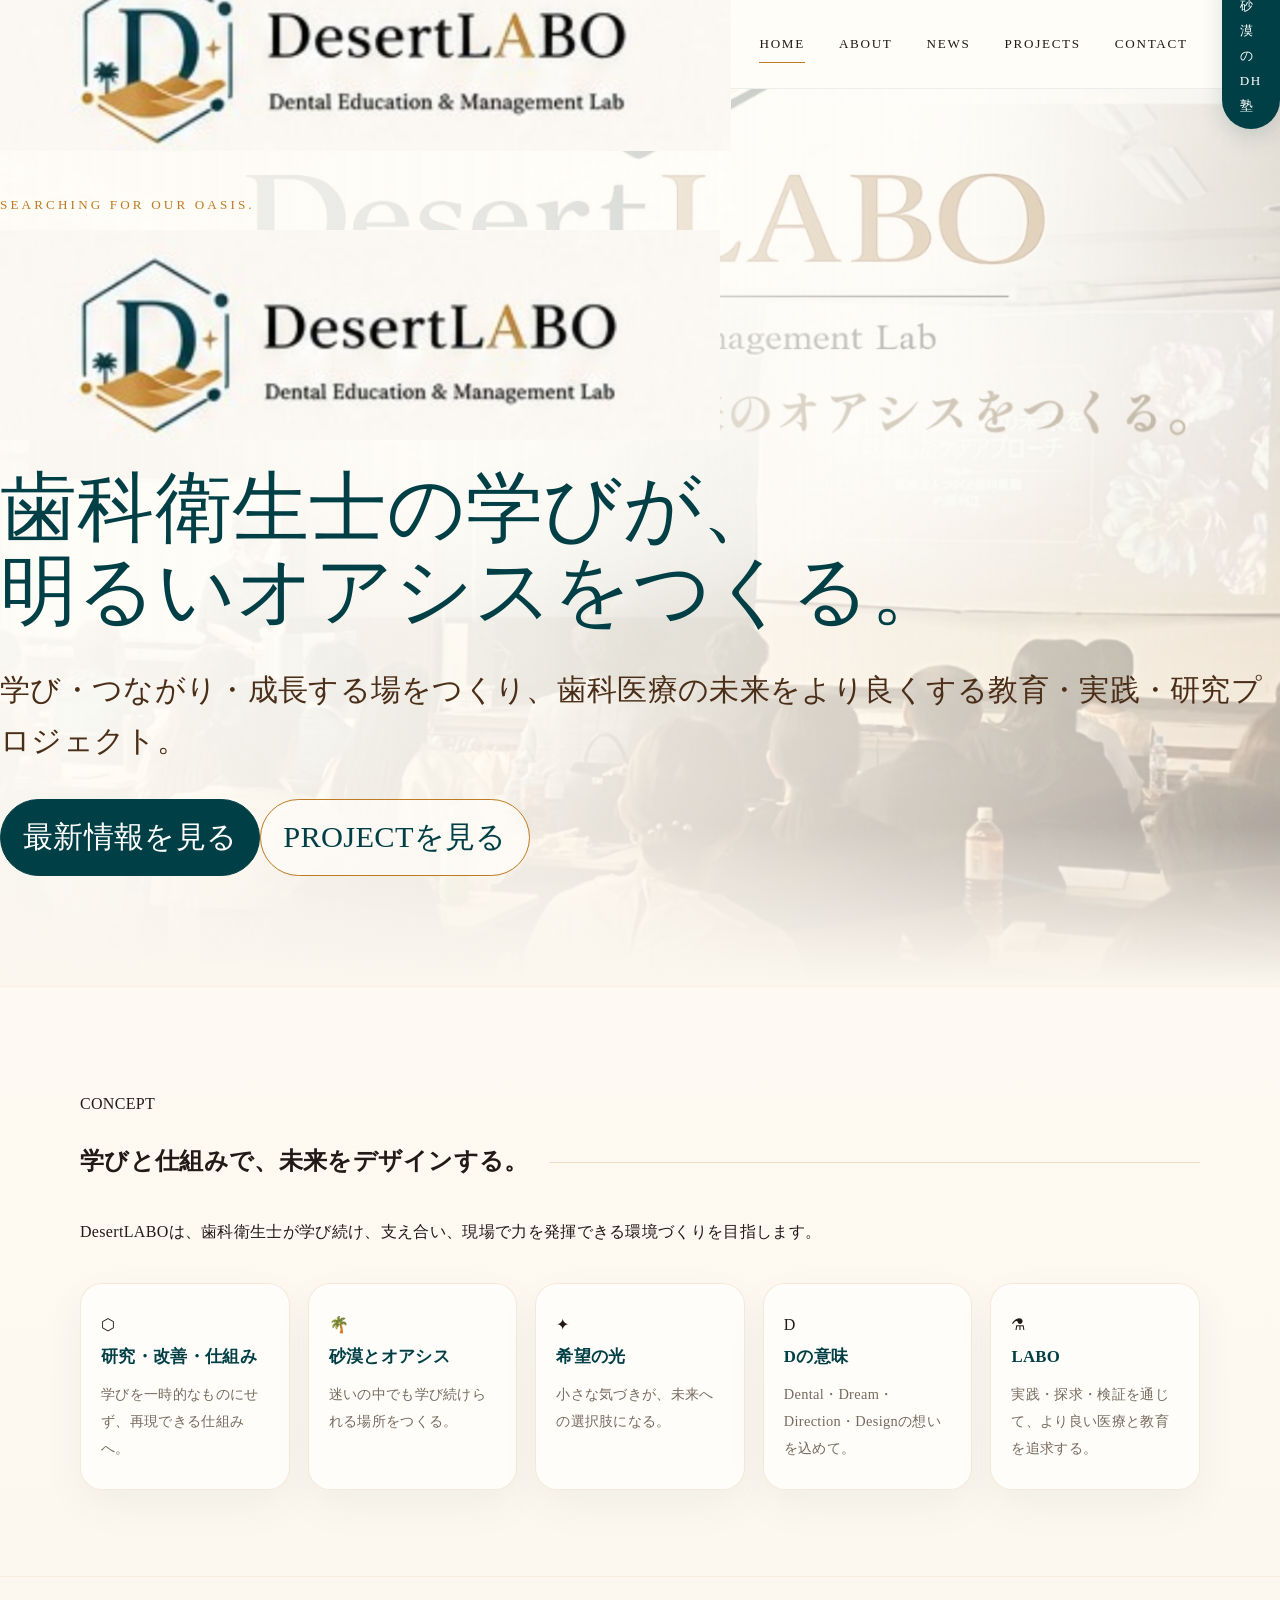
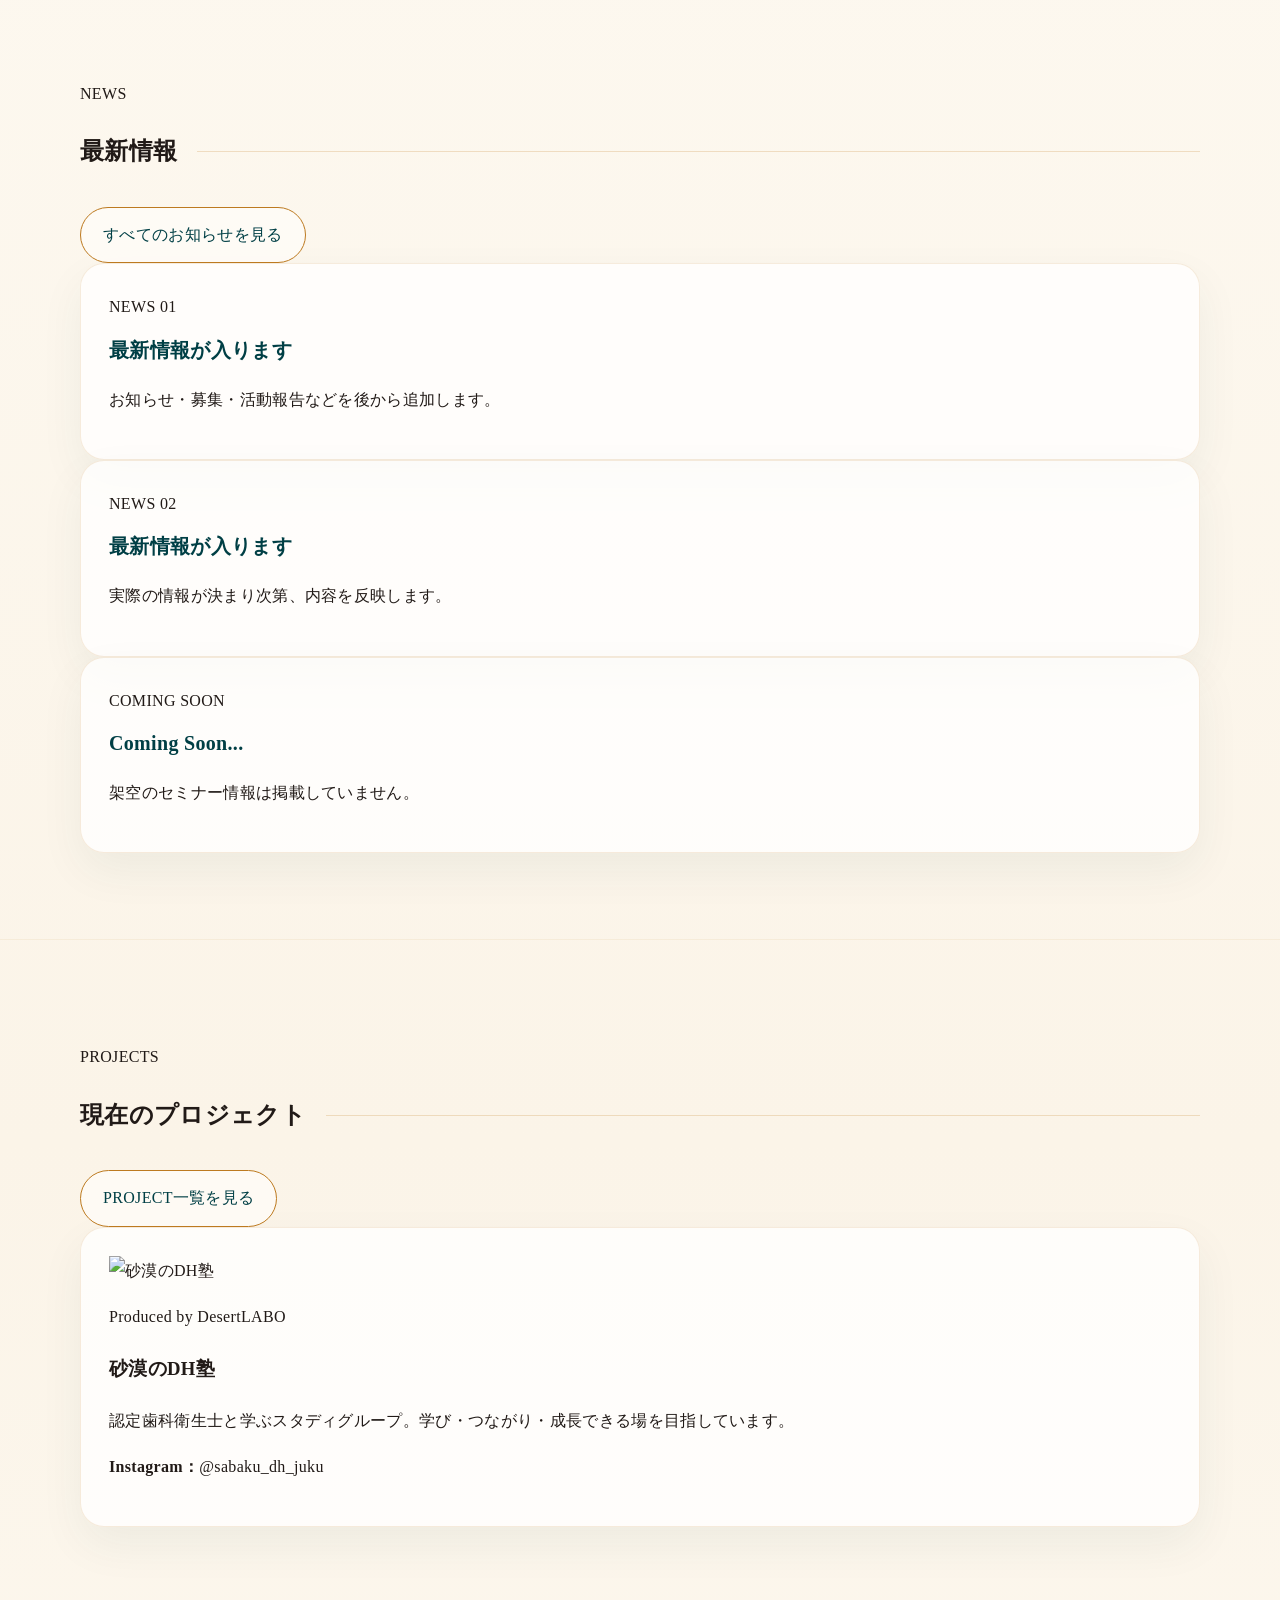
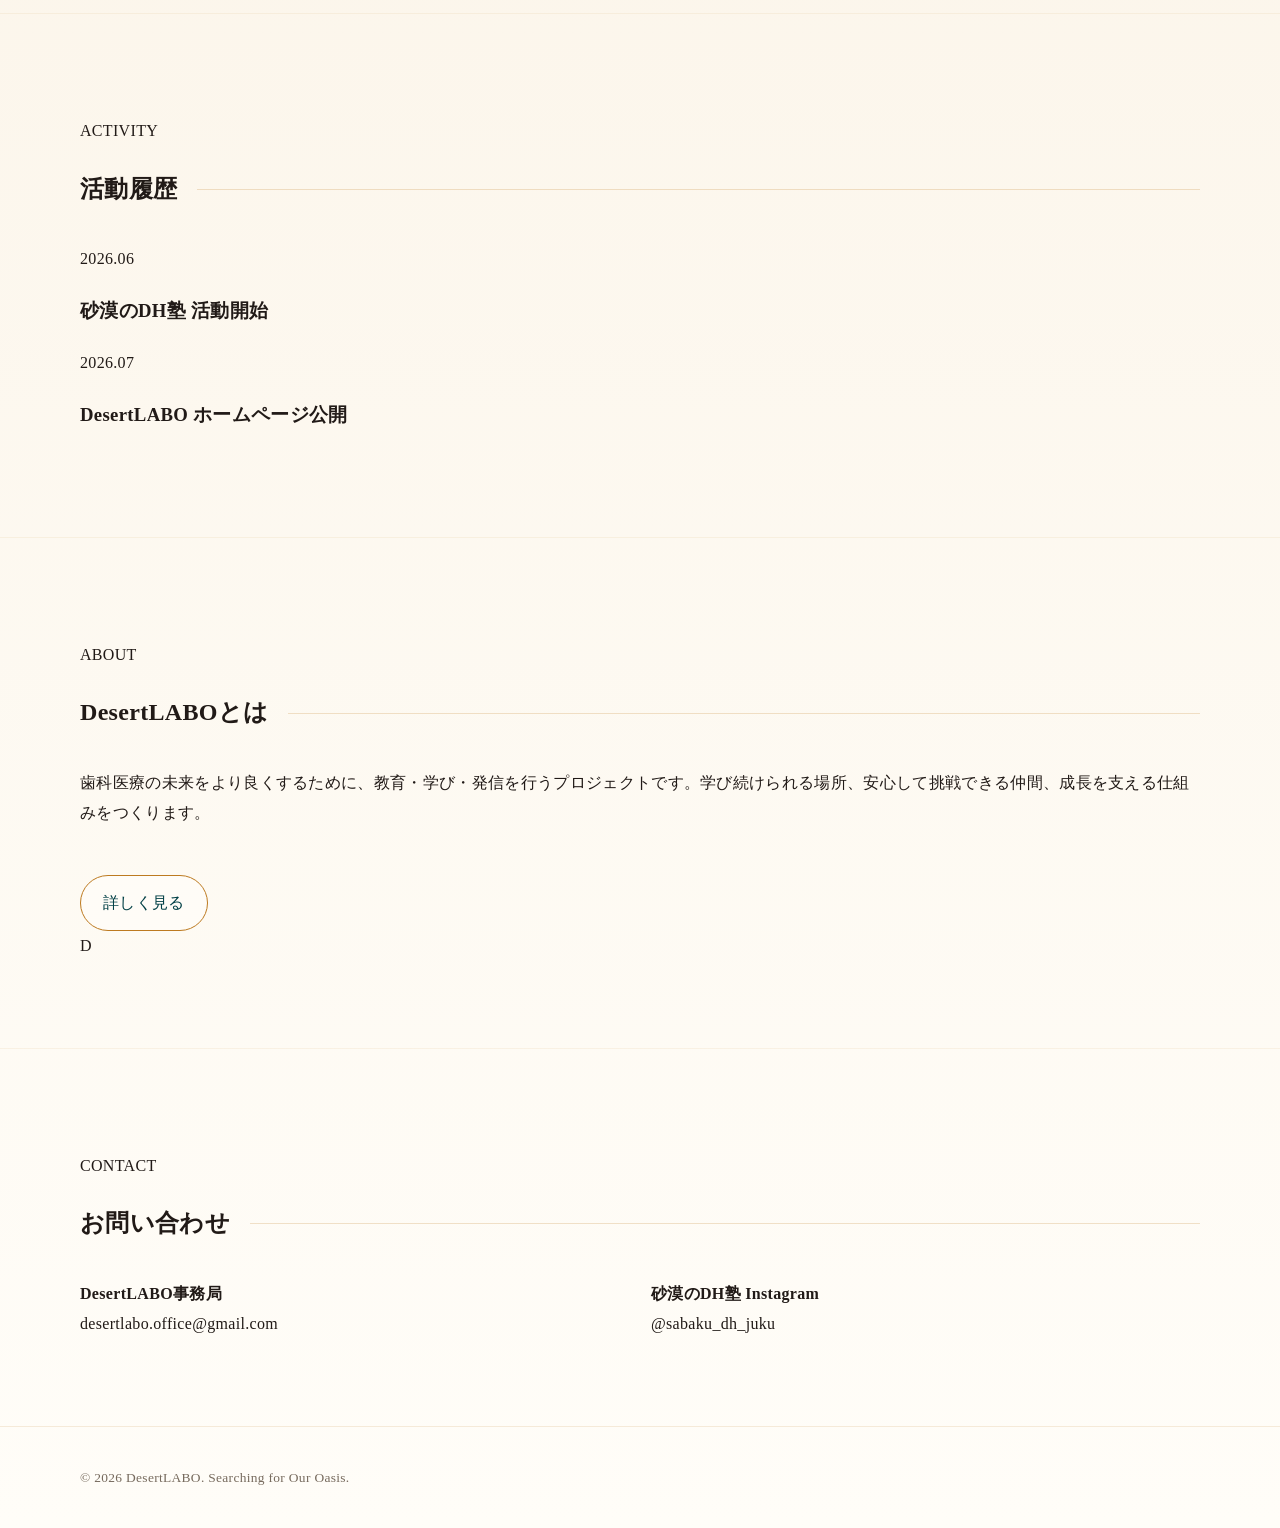
==== index.html @ f5007af3 "Add files via upload" ====
<!DOCTYPE html><html lang="ja"><head><meta charset="UTF-8"><meta name="viewport" content="width=device-width, initial-scale=1.0"><title>DesertLABO | 歯科衛生士の学びが、明るいオアシスをつくる。</title><meta name="description" content="DesertLABOは、歯科衛生士の教育・実践・研究を通じて歯科医療の未来をより良くするプロジェクトです。"><link rel="stylesheet" href="css/style.css"></head><body><header class="site-header"><div class="header-inner"><a class="header-logo" href="index.html"><img src="images/desertlabo-logo.png" alt="DesertLABO"></a><nav class="nav"><a class="active" href="index.html">HOME</a><a class="" href="about.html">ABOUT</a><a class="" href="news.html">NEWS</a><a class="" href="projects.html">PROJECTS</a><a class="" href="contact.html">CONTACT</a><a class="insta-pill" href="https://www.instagram.com/sabaku_dh_juku" target="_blank" rel="noopener"><span>◎</span> 砂漠のDH塾</a></nav></div></header>
<main>
<section class="hero"><div class="hero-glow" aria-hidden="true"></div><div class="hero-content"><div class="hero-copy"><p class="eyebrow">Searching for Our Oasis.</p><img class="hero-logo" src="images/desertlabo-logo.png" alt="DesertLABO Dental Education & Management Lab"><h1>歯科衛生士の学びが、<br>明るいオアシスをつくる。</h1><p class="hero-lead">学び・つながり・成長する場をつくり、歯科医療の未来をより良くする教育・実践・研究プロジェクト。</p><div class="hero-actions"><a class="btn primary" href="news.html">最新情報を見る</a><a class="btn" href="projects.html">PROJECTを見る</a></div></div></div></section>
<section class="section" id="concept"><div class="container"><div class="section-head"><div><p class="section-label">CONCEPT</p><h2 class="section-title">学びと仕組みで、未来をデザインする。</h2></div><p class="section-text">DesertLABOは、歯科衛生士が学び続け、支え合い、現場で力を発揮できる環境づくりを目指します。</p></div><div class="concept-grid"><article class="concept-card"><div class="concept-icon">⬡</div><h3>研究・改善・仕組み</h3><p>学びを一時的なものにせず、再現できる仕組みへ。</p></article><article class="concept-card"><div class="concept-icon">🌴</div><h3>砂漠とオアシス</h3><p>迷いの中でも学び続けられる場所をつくる。</p></article><article class="concept-card"><div class="concept-icon">✦</div><h3>希望の光</h3><p>小さな気づきが、未来への選択肢になる。</p></article><article class="concept-card"><div class="concept-icon">D</div><h3>Dの意味</h3><p>Dental・Dream・Direction・Designの想いを込めて。</p></article><article class="concept-card"><div class="concept-icon">⚗</div><h3>LABO</h3><p>実践・探求・検証を通じて、より良い医療と教育を追求する。</p></article></div></div></section>
<section class="section alt"><div class="container"><div class="section-head"><div><p class="section-label">NEWS</p><h2 class="section-title">最新情報</h2></div><a class="btn" href="news.html">すべてのお知らせを見る</a></div><div class="news-grid"><article class="news-card"><span class="news-meta">NEWS 01</span><h3>最新情報が入ります</h3><p>お知らせ・募集・活動報告などを後から追加します。</p></article><article class="news-card"><span class="news-meta">NEWS 02</span><h3>最新情報が入ります</h3><p>実際の情報が決まり次第、内容を反映します。</p></article><article class="news-card"><span class="news-meta">COMING SOON</span><h3>Coming Soon...</h3><p>架空のセミナー情報は掲載していません。</p></article></div></div></section>
<section class="section"><div class="container"><div class="section-head"><div><p class="section-label">PROJECTS</p><h2 class="section-title">現在のプロジェクト</h2></div><a class="btn" href="projects.html">PROJECT一覧を見る</a></div><article class="project-card"><img class="project-logo" src="images/dhjuku-logo.png" alt="砂漠のDH塾"><div><p class="tagline">Produced by DesertLABO</p><h3>砂漠のDH塾</h3><p>認定歯科衛生士と学ぶスタディグループ。学び・つながり・成長できる場を目指しています。</p><p><strong>Instagram：</strong>@sabaku_dh_juku</p></div></article></div></section>
<section class="section alt"><div class="container"><div class="section-head"><div><p class="section-label">ACTIVITY</p><h2 class="section-title">活動履歴</h2></div></div><div class="timeline"><article class="timeline-item"><div class="timeline-date">2026.06</div><h3>砂漠のDH塾 活動開始</h3></article><article class="timeline-item"><div class="timeline-date">2026.07</div><h3>DesertLABO ホームページ公開</h3></article></div></div></section>
<section class="section"><div class="container about-brief"><div><p class="section-label">ABOUT</p><h2 class="section-title">DesertLABOとは</h2><p class="section-text">歯科医療の未来をより良くするために、教育・学び・発信を行うプロジェクトです。学び続けられる場所、安心して挑戦できる仲間、成長を支える仕組みをつくります。</p><br><a class="btn" href="about.html">詳しく見る</a></div><div class="oasis-mark">D</div></div></section>
<section class="section alt"><div class="container"><div class="section-head"><div><p class="section-label">CONTACT</p><h2 class="section-title">お問い合わせ</h2></div></div><div class="contact-grid"><div class="contact-card"><strong>DesertLABO事務局</strong><br><a href="mailto:desertlabo.office@gmail.com">desertlabo.office@gmail.com</a></div><div class="contact-card"><strong>砂漠のDH塾 Instagram</strong><br><a href="https://www.instagram.com/sabaku_dh_juku" target="_blank" rel="noopener">@sabaku_dh_juku</a></div></div></div></section>
</main><footer class="footer"><div class="container">© 2026 DesertLABO. Searching for Our Oasis.</div></footer></body></html>
---- css/style.css ----
:root{
  --teal:#003f45; --teal2:#005862; --gold:#bd7a20; --sand:#efe1cc; --cream:#fbf7ef; --ivory:#fffdf8; --ink:#211a17; --muted:#766a5d; --line:rgba(189,122,32,.22);
  --max:1120px;
}
*{box-sizing:border-box} html{scroll-behavior:smooth} body{margin:0;font-family:"Hiragino Mincho ProN","Yu Mincho",YuMincho,"Noto Serif JP",serif;color:var(--ink);background:linear-gradient(180deg,#fffdf8 0%,#fbf4e8 58%,#fffdf8 100%);line-height:1.9;letter-spacing:.02em} 
a{color:inherit;text-decoration:none} img{max-width:100%;display:block}.container{width:min(var(--max),calc(100% - 40px));margin-inline:auto}.site-header{position:sticky;top:0;z-index:20;background:rgba(255,253,248,.94);backdrop-filter:blur(14px);border-bottom:1px solid rgba(0,63,69,.08)}.header-inner{height:88px;display:flex;align-items:center;justify-content:space-between;gap:28px}.brand{display:flex;align-items:center;gap:14px}.brand img{width:260px;height:auto}.nav{display:flex;align-items:center;gap:34px;font-size:.82rem;letter-spacing:.13em}.nav a{position:relative}.nav a::after{content:"";position:absolute;left:0;right:0;bottom:-7px;height:1px;background:var(--gold);transform:scaleX(0);transition:.25s}.nav a:hover::after,.nav a.active::after{transform:scaleX(1)}.insta-pill{background:var(--teal);color:white;border-radius:999px;padding:10px 18px;box-shadow:0 8px 22px rgba(0,63,69,.15)}.hero{position:relative;min-height:660px;display:grid;align-items:center;overflow:hidden;background:linear-gradient(90deg,rgba(255,253,248,.96) 0%,rgba(255,253,248,.88) 42%,rgba(255,253,248,.58) 100%),url('../images/hero-source.jpg') center/cover no-repeat}.hero::after{content:"";position:absolute;left:0;right:0;bottom:0;height:160px;background:linear-gradient(0deg,var(--cream),rgba(251,247,239,0));pointer-events:none}.hero-content{position:relative;z-index:1;padding:92px 0}.hero-logo{width:min(720px,90vw);margin-bottom:28px}.eyebrow{color:var(--gold);font-size:.82rem;letter-spacing:.24em;text-transform:uppercase}.hero h1{font-size:clamp(2.15rem,6vw,5.4rem);line-height:1.08;color:var(--teal);font-weight:500;margin:0 0 22px}.hero h1 .gold{color:var(--gold)}.hero-copy{font-size:clamp(1.16rem,2.5vw,1.9rem);color:#4b2e18;line-height:1.7;margin:0 0 18px}.hero-sub{font-size:1rem;color:var(--muted);max-width:650px}.button-row{display:flex;gap:14px;flex-wrap:wrap;margin-top:34px}.btn{display:inline-flex;align-items:center;gap:10px;border:1px solid var(--gold);color:var(--teal);border-radius:999px;padding:12px 22px;background:rgba(255,253,248,.75)}.btn.primary{background:var(--teal);color:white;border-color:var(--teal)}.section{padding:86px 0;border-top:1px solid rgba(189,122,32,.08)}.section-title{display:flex;align-items:center;gap:20px;margin-bottom:32px}.section-title .en{color:var(--gold);letter-spacing:.18em;font-size:.84rem}.section-title::after{content:"";height:1px;background:var(--line);flex:1}.lead{font-size:clamp(1.6rem,3.3vw,2.6rem);line-height:1.55;color:var(--teal);margin:0 0 28px}.two-col{display:grid;grid-template-columns:1fr 1fr;gap:56px;align-items:center}.concept-grid{display:grid;grid-template-columns:repeat(5,1fr);gap:18px;margin-top:36px}.concept-card{background:rgba(255,255,255,.68);border:1px solid rgba(189,122,32,.15);border-radius:22px;padding:26px 20px;min-height:180px;box-shadow:0 16px 42px rgba(0,63,69,.05)}.concept-card .icon{font-size:2rem;color:var(--gold);margin-bottom:12px}.concept-card h3{margin:0 0 8px;color:var(--teal);font-size:1.05rem}.concept-card p{font-size:.9rem;color:var(--muted);margin:0}.cards{display:grid;grid-template-columns:repeat(3,1fr);gap:22px}.news-card,.project-card,.history-card{background:rgba(255,255,255,.78);border:1px solid rgba(189,122,32,.14);border-radius:24px;padding:28px;box-shadow:0 18px 46px rgba(0,63,69,.06)}.news-card .label{font-size:.75rem;color:var(--gold);letter-spacing:.16em}.news-card h3{color:var(--teal);font-size:1.25rem;margin:8px 0}.project-wrap{display:grid;grid-template-columns:.85fr 1.15fr;gap:46px;align-items:center}.project-logo-card{background:white;border-radius:32px;border:1px solid rgba(189,122,32,.15);padding:36px;display:flex;justify-content:center;box-shadow:0 20px 56px rgba(0,63,69,.07)}.project-logo-card img{max-width:360px;border-radius:999px}.small-note{font-size:.92rem;color:var(--muted)}.history-list{display:grid;grid-template-columns:repeat(2,1fr);gap:18px}.date{font-size:2rem;color:var(--gold);line-height:1}.about-short{background:linear-gradient(135deg,rgba(0,63,69,.06),rgba(189,122,32,.08));border-radius:36px;padding:42px}.contact-grid{display:grid;grid-template-columns:1fr 1fr;gap:22px}.contact-item{background:white;border:1px solid rgba(189,122,32,.15);border-radius:24px;padding:26px}.footer{padding:38px 0;color:var(--muted);border-top:1px solid rgba(189,122,32,.14);font-size:.84rem}.footer-inner{display:flex;justify-content:space-between;gap:20px;flex-wrap:wrap}.page-hero{padding:90px 0 52px;background:linear-gradient(135deg,#fffdf8,#f4e6d2)}.page-hero h1{font-size:clamp(2.4rem,6vw,4.8rem);color:var(--teal);margin:0}.story{max-width:860px;margin:auto}.story p{font-size:1.05rem}.list{padding-left:1.2em}.profile-mini{margin-top:64px;border-top:1px solid var(--line);padding-top:32px;display:flex;gap:24px;align-items:center;max-width:620px}.profile-mini img{width:112px;height:112px;border-radius:50%;object-fit:cover;object-position:center 26%;border:4px solid #fff;box-shadow:0 12px 30px rgba(0,63,69,.12)}.profile-mini h3{margin:0;color:var(--teal)}.coming{font-size:1.8rem;color:var(--teal);letter-spacing:.08em}.mobile-break{display:none}
@media (max-width: 860px){.container{width:min(100% - 26px,var(--max))}.header-inner{height:auto;min-height:74px;align-items:flex-start;padding:14px 0;flex-direction:column;gap:8px}.brand img{width:210px}.nav{width:100%;overflow:auto;gap:20px;padding-bottom:8px;font-size:.75rem}.insta-pill{padding:8px 13px;white-space:nowrap}.hero{min-height:560px;background-position:center top}.hero-content{padding:68px 0 76px}.hero-logo{width:92vw;max-width:520px}.hero-copy{font-size:1.25rem}.section{padding:62px 0}.two-col,.project-wrap,.contact-grid{grid-template-columns:1fr;gap:28px}.concept-grid{grid-template-columns:1fr 1fr}.cards,.history-list{grid-template-columns:1fr}.lead{font-size:1.7rem}.profile-mini{align-items:flex-start}.profile-mini img{width:84px;height:84px}.mobile-break{display:block}}
@media (max-width: 520px){.hero-logo{width:100%;}.hero-copy{font-size:1.14rem}.concept-grid{grid-template-columns:1fr}.section-title{gap:12px}.project-logo-card{padding:22px}.project-logo-card img{max-width:280px}.footer-inner{display:block}.profile-mini{gap:16px}.brand img{width:190px}.btn{width:100%;justify-content:center}}
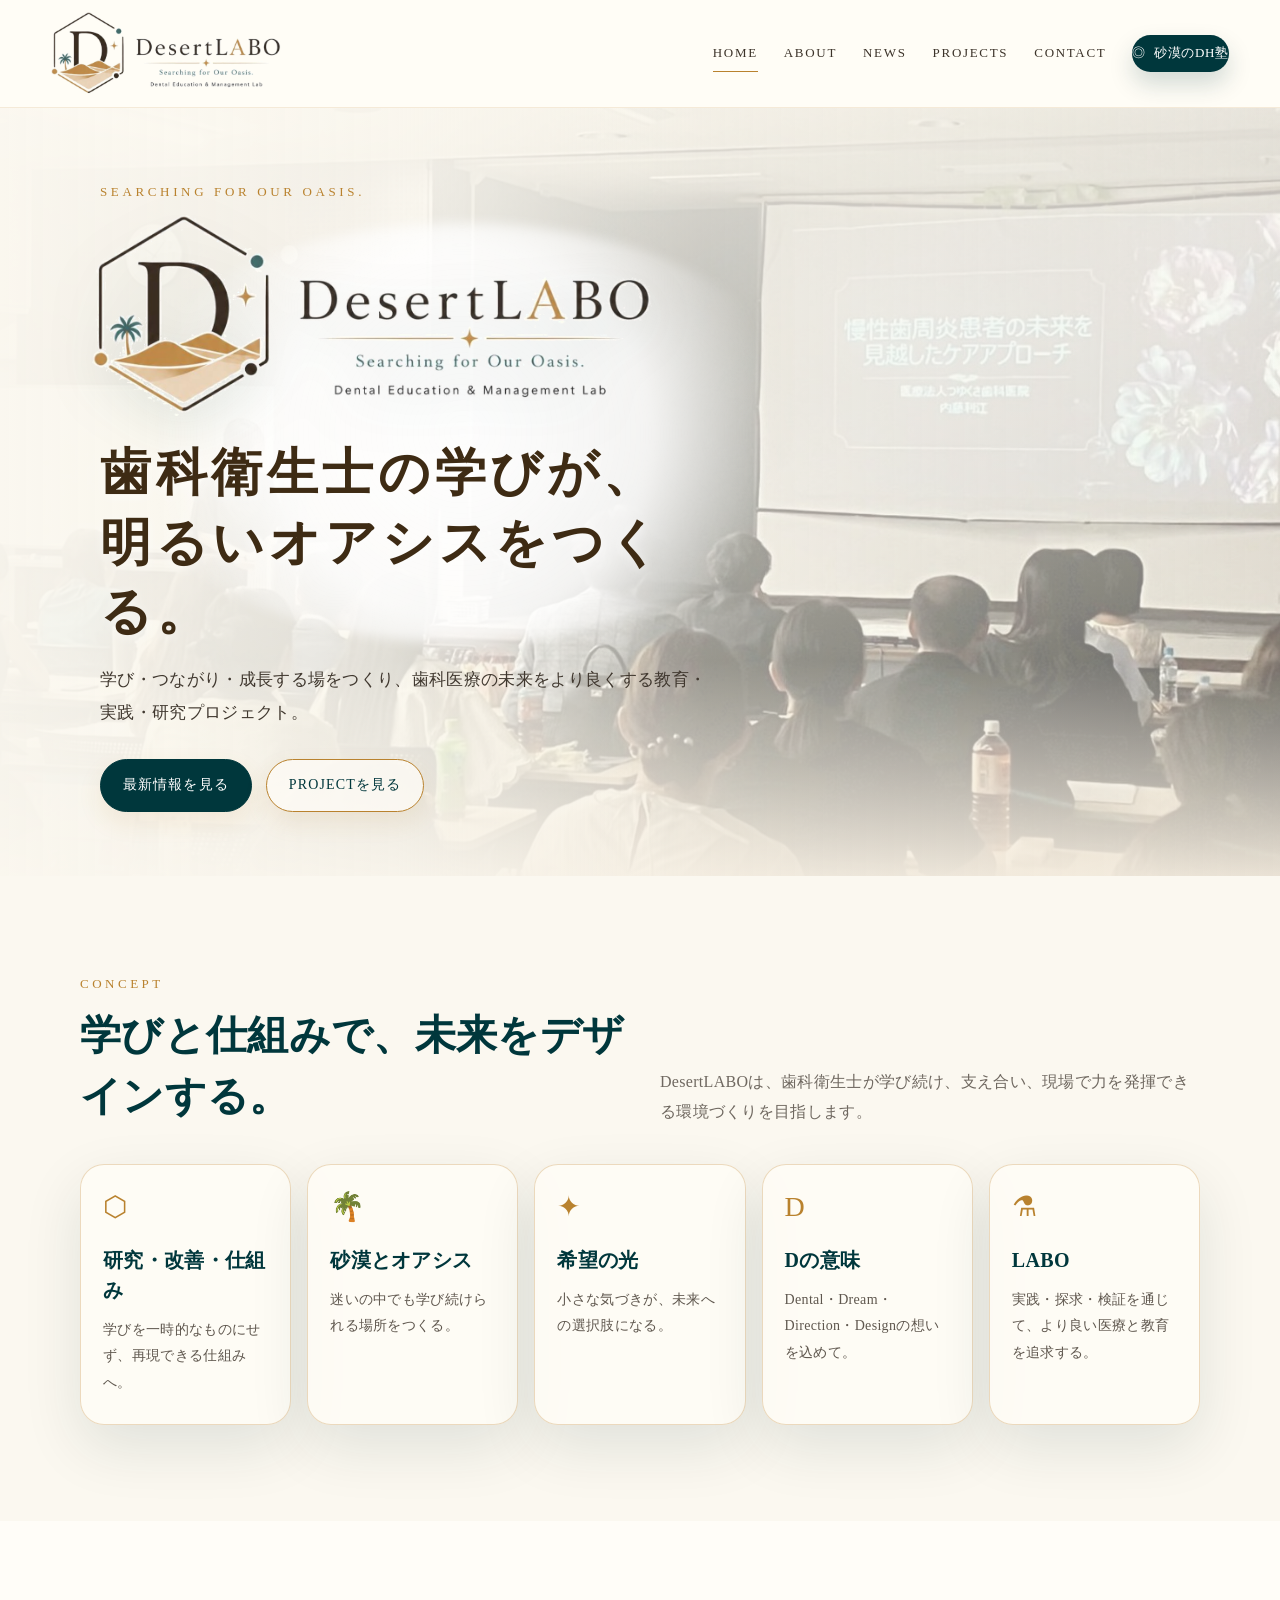
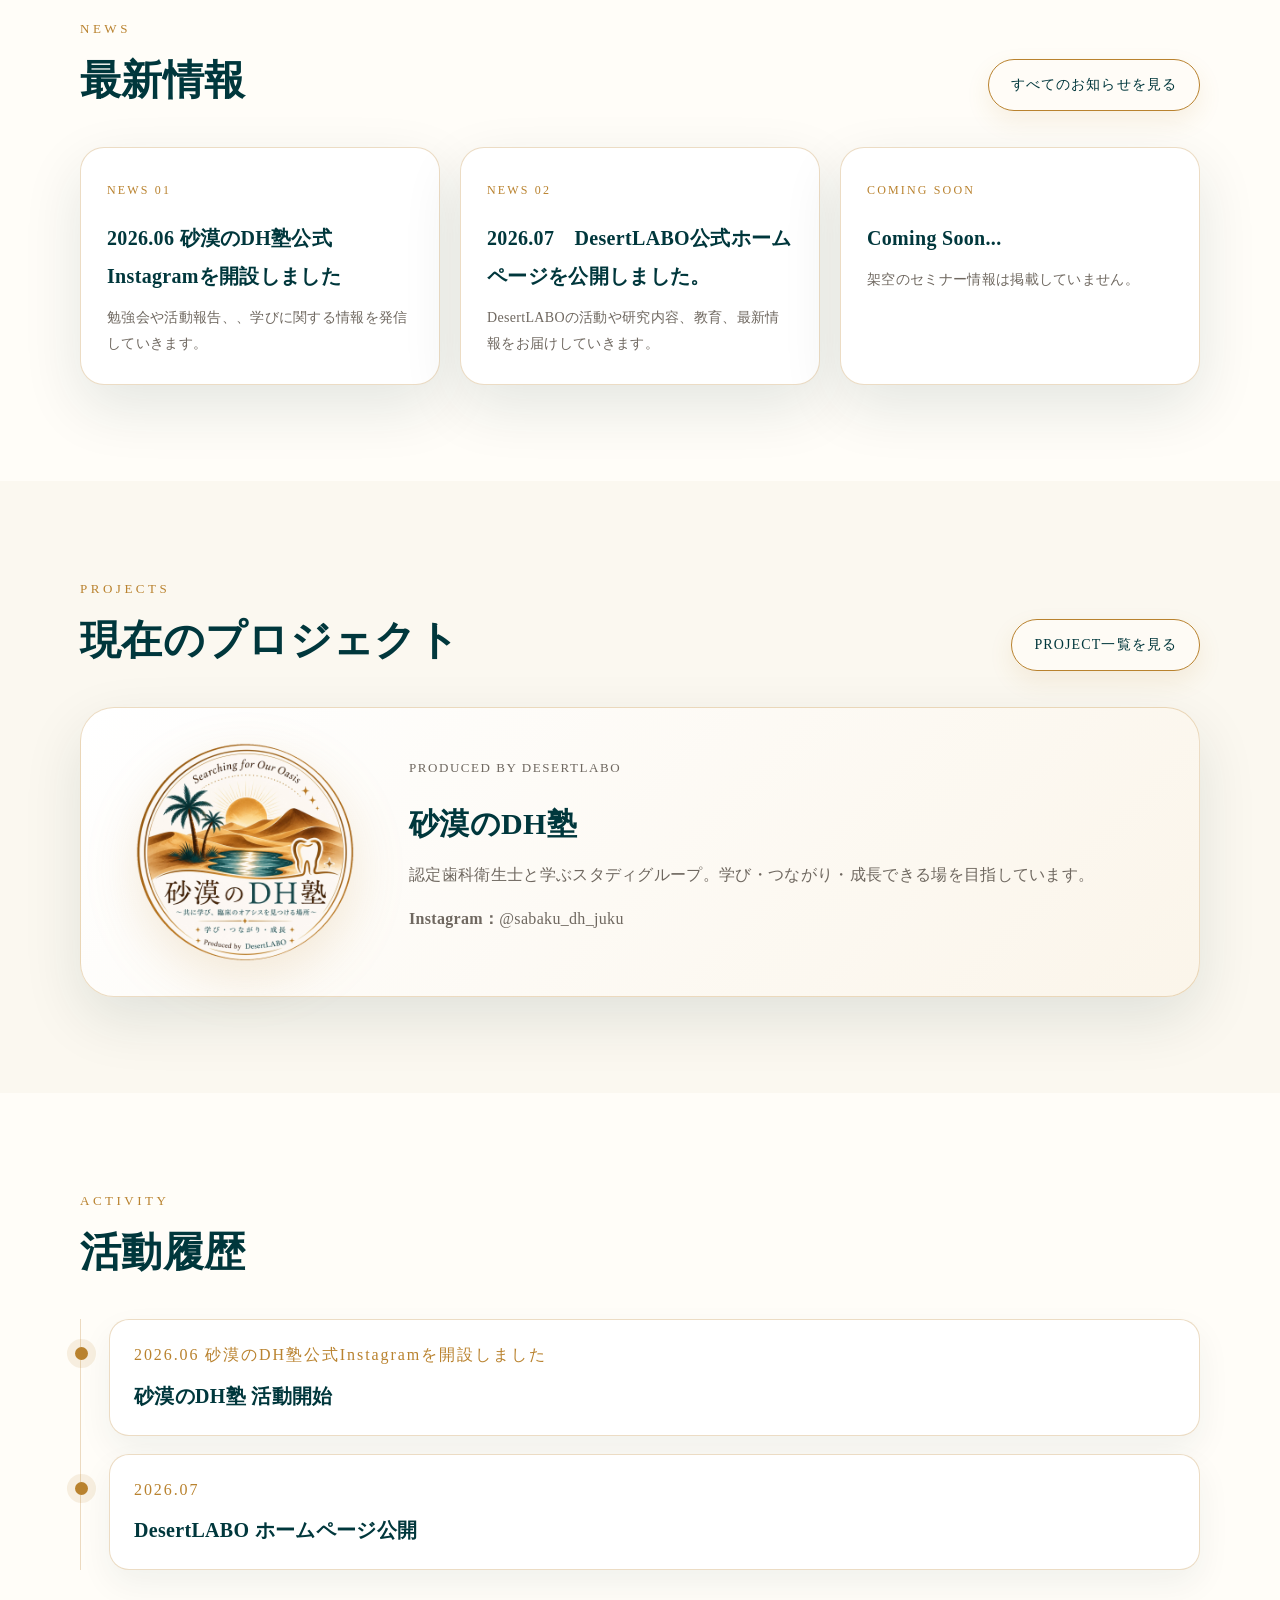
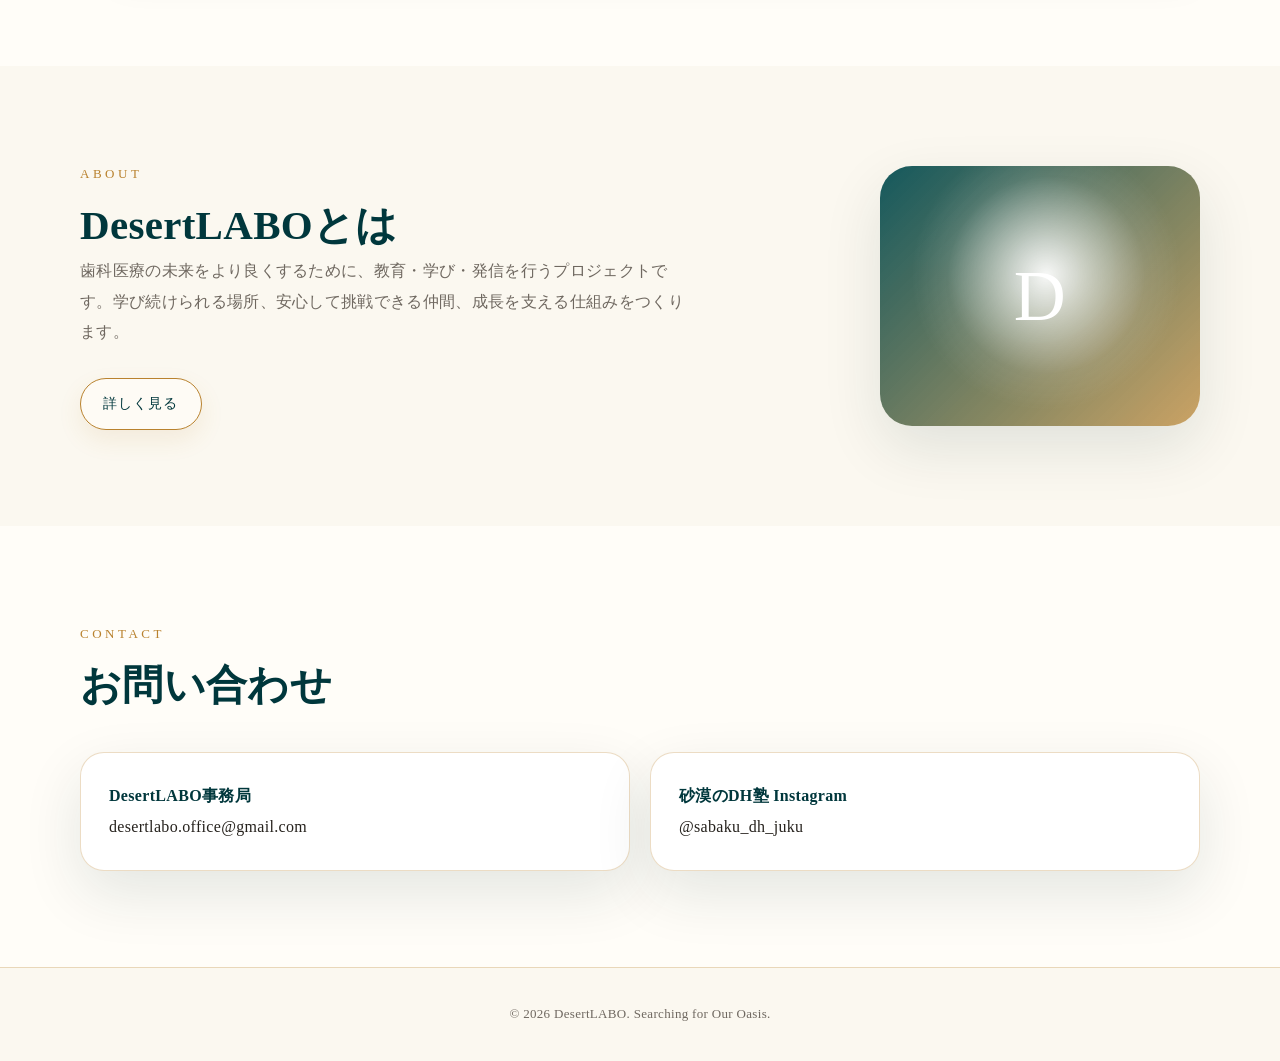
==== commit 1a2e5b72: "Update index.htmlホームのお知らせ" ====
--- a/index.html
+++ b/index.html
@@ -2,9 +2,9 @@
 <main>
 <section class="hero"><div class="hero-glow" aria-hidden="true"></div><div class="hero-content"><div class="hero-copy"><p class="eyebrow">Searching for Our Oasis.</p><img class="hero-logo" src="images/desertlabo-logo.png" alt="DesertLABO Dental Education & Management Lab"><h1>歯科衛生士の学びが、<br>明るいオアシスをつくる。</h1><p class="hero-lead">学び・つながり・成長する場をつくり、歯科医療の未来をより良くする教育・実践・研究プロジェクト。</p><div class="hero-actions"><a class="btn primary" href="news.html">最新情報を見る</a><a class="btn" href="projects.html">PROJECTを見る</a></div></div></div></section>
 <section class="section" id="concept"><div class="container"><div class="section-head"><div><p class="section-label">CONCEPT</p><h2 class="section-title">学びと仕組みで、未来をデザインする。</h2></div><p class="section-text">DesertLABOは、歯科衛生士が学び続け、支え合い、現場で力を発揮できる環境づくりを目指します。</p></div><div class="concept-grid"><article class="concept-card"><div class="concept-icon">⬡</div><h3>研究・改善・仕組み</h3><p>学びを一時的なものにせず、再現できる仕組みへ。</p></article><article class="concept-card"><div class="concept-icon">🌴</div><h3>砂漠とオアシス</h3><p>迷いの中でも学び続けられる場所をつくる。</p></article><article class="concept-card"><div class="concept-icon">✦</div><h3>希望の光</h3><p>小さな気づきが、未来への選択肢になる。</p></article><article class="concept-card"><div class="concept-icon">D</div><h3>Dの意味</h3><p>Dental・Dream・Direction・Designの想いを込めて。</p></article><article class="concept-card"><div class="concept-icon">⚗</div><h3>LABO</h3><p>実践・探求・検証を通じて、より良い医療と教育を追求する。</p></article></div></div></section>
-<section class="section alt"><div class="container"><div class="section-head"><div><p class="section-label">NEWS</p><h2 class="section-title">最新情報</h2></div><a class="btn" href="news.html">すべてのお知らせを見る</a></div><div class="news-grid"><article class="news-card"><span class="news-meta">NEWS 01</span><h3>最新情報が入ります</h3><p>お知らせ・募集・活動報告などを後から追加します。</p></article><article class="news-card"><span class="news-meta">NEWS 02</span><h3>最新情報が入ります</h3><p>実際の情報が決まり次第、内容を反映します。</p></article><article class="news-card"><span class="news-meta">COMING SOON</span><h3>Coming Soon...</h3><p>架空のセミナー情報は掲載していません。</p></article></div></div></section>
+<section class="section alt"><div class="container"><div class="section-head"><div><p class="section-label">NEWS</p><h2 class="section-title">最新情報</h2></div><a class="btn" href="news.html">すべてのお知らせを見る</a></div><div class="news-grid"><article class="news-card"><span class="news-meta">NEWS 01</span><h3>2026.06 砂漠のDH塾公式Instagramを開設しました</h3><p>勉強会や活動報告、、学びに関する情報を発信していきます。</p></article><article class="news-card"><span class="news-meta">NEWS 02</span><h3>2026.07　DesertLABO公式ホームページを公開しました。</h3><p>DesertLABOの活動や研究内容、教育、最新情報をお届けしていきます。</p></article><article class="news-card"><span class="news-meta">COMING SOON</span><h3>Coming Soon...</h3><p>架空のセミナー情報は掲載していません。</p></article></div></div></section>
 <section class="section"><div class="container"><div class="section-head"><div><p class="section-label">PROJECTS</p><h2 class="section-title">現在のプロジェクト</h2></div><a class="btn" href="projects.html">PROJECT一覧を見る</a></div><article class="project-card"><img class="project-logo" src="images/dhjuku-logo.png" alt="砂漠のDH塾"><div><p class="tagline">Produced by DesertLABO</p><h3>砂漠のDH塾</h3><p>認定歯科衛生士と学ぶスタディグループ。学び・つながり・成長できる場を目指しています。</p><p><strong>Instagram：</strong>@sabaku_dh_juku</p></div></article></div></section>
-<section class="section alt"><div class="container"><div class="section-head"><div><p class="section-label">ACTIVITY</p><h2 class="section-title">活動履歴</h2></div></div><div class="timeline"><article class="timeline-item"><div class="timeline-date">2026.06</div><h3>砂漠のDH塾 活動開始</h3></article><article class="timeline-item"><div class="timeline-date">2026.07</div><h3>DesertLABO ホームページ公開</h3></article></div></div></section>
+<section class="section alt"><div class="container"><div class="section-head"><div><p class="section-label">ACTIVITY</p><h2 class="section-title">活動履歴</h2></div></div><div class="timeline"><article class="timeline-item"><div class="timeline-date">2026.06 砂漠のDH塾公式Instagramを開設しました</div><h3>砂漠のDH塾 活動開始</h3></article><article class="timeline-item"><div class="timeline-date">2026.07</div><h3>DesertLABO ホームページ公開</h3></article></div></div></section>
 <section class="section"><div class="container about-brief"><div><p class="section-label">ABOUT</p><h2 class="section-title">DesertLABOとは</h2><p class="section-text">歯科医療の未来をより良くするために、教育・学び・発信を行うプロジェクトです。学び続けられる場所、安心して挑戦できる仲間、成長を支える仕組みをつくります。</p><br><a class="btn" href="about.html">詳しく見る</a></div><div class="oasis-mark">D</div></div></section>
 <section class="section alt"><div class="container"><div class="section-head"><div><p class="section-label">CONTACT</p><h2 class="section-title">お問い合わせ</h2></div></div><div class="contact-grid"><div class="contact-card"><strong>DesertLABO事務局</strong><br><a href="mailto:desertlabo.office@gmail.com">desertlabo.office@gmail.com</a></div><div class="contact-card"><strong>砂漠のDH塾 Instagram</strong><br><a href="https://www.instagram.com/sabaku_dh_juku" target="_blank" rel="noopener">@sabaku_dh_juku</a></div></div></div></section>
-</main><footer class="footer"><div class="container">© 2026 DesertLABO. Searching for Our Oasis.</div></footer></body></html>+</main><footer class="footer"><div class="container">© 2026 DesertLABO. Searching for Our Oasis.</div></footer></body></html>
--- a/css/style.css
+++ b/css/style.css
@@ -1,9 +1,37 @@
 
 :root{
-  --teal:#003f45; --teal2:#005862; --gold:#bd7a20; --sand:#efe1cc; --cream:#fbf7ef; --ivory:#fffdf8; --ink:#211a17; --muted:#766a5d; --line:rgba(189,122,32,.22);
-  --max:1120px;
+  --teal:#004a50;
+  --teal-dark:#00373c;
+  --gold:#b9822e;
+  --sand:#efe3d1;
+  --ivory:#fbf8f0;
+  --cream:#fffdf7;
+  --ink:#26221d;
+  --muted:#6f6860;
+  --line:rgba(185,130,46,.28);
+  --shadow:0 22px 60px rgba(0,45,50,.11);
 }
-*{box-sizing:border-box} html{scroll-behavior:smooth} body{margin:0;font-family:"Hiragino Mincho ProN","Yu Mincho",YuMincho,"Noto Serif JP",serif;color:var(--ink);background:linear-gradient(180deg,#fffdf8 0%,#fbf4e8 58%,#fffdf8 100%);line-height:1.9;letter-spacing:.02em} 
-a{color:inherit;text-decoration:none} img{max-width:100%;display:block}.container{width:min(var(--max),calc(100% - 40px));margin-inline:auto}.site-header{position:sticky;top:0;z-index:20;background:rgba(255,253,248,.94);backdrop-filter:blur(14px);border-bottom:1px solid rgba(0,63,69,.08)}.header-inner{height:88px;display:flex;align-items:center;justify-content:space-between;gap:28px}.brand{display:flex;align-items:center;gap:14px}.brand img{width:260px;height:auto}.nav{display:flex;align-items:center;gap:34px;font-size:.82rem;letter-spacing:.13em}.nav a{position:relative}.nav a::after{content:"";position:absolute;left:0;right:0;bottom:-7px;height:1px;background:var(--gold);transform:scaleX(0);transition:.25s}.nav a:hover::after,.nav a.active::after{transform:scaleX(1)}.insta-pill{background:var(--teal);color:white;border-radius:999px;padding:10px 18px;box-shadow:0 8px 22px rgba(0,63,69,.15)}.hero{position:relative;min-height:660px;display:grid;align-items:center;overflow:hidden;background:linear-gradient(90deg,rgba(255,253,248,.96) 0%,rgba(255,253,248,.88) 42%,rgba(255,253,248,.58) 100%),url('../images/hero-source.jpg') center/cover no-repeat}.hero::after{content:"";position:absolute;left:0;right:0;bottom:0;height:160px;background:linear-gradient(0deg,var(--cream),rgba(251,247,239,0));pointer-events:none}.hero-content{position:relative;z-index:1;padding:92px 0}.hero-logo{width:min(720px,90vw);margin-bottom:28px}.eyebrow{color:var(--gold);font-size:.82rem;letter-spacing:.24em;text-transform:uppercase}.hero h1{font-size:clamp(2.15rem,6vw,5.4rem);line-height:1.08;color:var(--teal);font-weight:500;margin:0 0 22px}.hero h1 .gold{color:var(--gold)}.hero-copy{font-size:clamp(1.16rem,2.5vw,1.9rem);color:#4b2e18;line-height:1.7;margin:0 0 18px}.hero-sub{font-size:1rem;color:var(--muted);max-width:650px}.button-row{display:flex;gap:14px;flex-wrap:wrap;margin-top:34px}.btn{display:inline-flex;align-items:center;gap:10px;border:1px solid var(--gold);color:var(--teal);border-radius:999px;padding:12px 22px;background:rgba(255,253,248,.75)}.btn.primary{background:var(--teal);color:white;border-color:var(--teal)}.section{padding:86px 0;border-top:1px solid rgba(189,122,32,.08)}.section-title{display:flex;align-items:center;gap:20px;margin-bottom:32px}.section-title .en{color:var(--gold);letter-spacing:.18em;font-size:.84rem}.section-title::after{content:"";height:1px;background:var(--line);flex:1}.lead{font-size:clamp(1.6rem,3.3vw,2.6rem);line-height:1.55;color:var(--teal);margin:0 0 28px}.two-col{display:grid;grid-template-columns:1fr 1fr;gap:56px;align-items:center}.concept-grid{display:grid;grid-template-columns:repeat(5,1fr);gap:18px;margin-top:36px}.concept-card{background:rgba(255,255,255,.68);border:1px solid rgba(189,122,32,.15);border-radius:22px;padding:26px 20px;min-height:180px;box-shadow:0 16px 42px rgba(0,63,69,.05)}.concept-card .icon{font-size:2rem;color:var(--gold);margin-bottom:12px}.concept-card h3{margin:0 0 8px;color:var(--teal);font-size:1.05rem}.concept-card p{font-size:.9rem;color:var(--muted);margin:0}.cards{display:grid;grid-template-columns:repeat(3,1fr);gap:22px}.news-card,.project-card,.history-card{background:rgba(255,255,255,.78);border:1px solid rgba(189,122,32,.14);border-radius:24px;padding:28px;box-shadow:0 18px 46px rgba(0,63,69,.06)}.news-card .label{font-size:.75rem;color:var(--gold);letter-spacing:.16em}.news-card h3{color:var(--teal);font-size:1.25rem;margin:8px 0}.project-wrap{display:grid;grid-template-columns:.85fr 1.15fr;gap:46px;align-items:center}.project-logo-card{background:white;border-radius:32px;border:1px solid rgba(189,122,32,.15);padding:36px;display:flex;justify-content:center;box-shadow:0 20px 56px rgba(0,63,69,.07)}.project-logo-card img{max-width:360px;border-radius:999px}.small-note{font-size:.92rem;color:var(--muted)}.history-list{display:grid;grid-template-columns:repeat(2,1fr);gap:18px}.date{font-size:2rem;color:var(--gold);line-height:1}.about-short{background:linear-gradient(135deg,rgba(0,63,69,.06),rgba(189,122,32,.08));border-radius:36px;padding:42px}.contact-grid{display:grid;grid-template-columns:1fr 1fr;gap:22px}.contact-item{background:white;border:1px solid rgba(189,122,32,.15);border-radius:24px;padding:26px}.footer{padding:38px 0;color:var(--muted);border-top:1px solid rgba(189,122,32,.14);font-size:.84rem}.footer-inner{display:flex;justify-content:space-between;gap:20px;flex-wrap:wrap}.page-hero{padding:90px 0 52px;background:linear-gradient(135deg,#fffdf8,#f4e6d2)}.page-hero h1{font-size:clamp(2.4rem,6vw,4.8rem);color:var(--teal);margin:0}.story{max-width:860px;margin:auto}.story p{font-size:1.05rem}.list{padding-left:1.2em}.profile-mini{margin-top:64px;border-top:1px solid var(--line);padding-top:32px;display:flex;gap:24px;align-items:center;max-width:620px}.profile-mini img{width:112px;height:112px;border-radius:50%;object-fit:cover;object-position:center 26%;border:4px solid #fff;box-shadow:0 12px 30px rgba(0,63,69,.12)}.profile-mini h3{margin:0;color:var(--teal)}.coming{font-size:1.8rem;color:var(--teal);letter-spacing:.08em}.mobile-break{display:none}
-@media (max-width: 860px){.container{width:min(100% - 26px,var(--max))}.header-inner{height:auto;min-height:74px;align-items:flex-start;padding:14px 0;flex-direction:column;gap:8px}.brand img{width:210px}.nav{width:100%;overflow:auto;gap:20px;padding-bottom:8px;font-size:.75rem}.insta-pill{padding:8px 13px;white-space:nowrap}.hero{min-height:560px;background-position:center top}.hero-content{padding:68px 0 76px}.hero-logo{width:92vw;max-width:520px}.hero-copy{font-size:1.25rem}.section{padding:62px 0}.two-col,.project-wrap,.contact-grid{grid-template-columns:1fr;gap:28px}.concept-grid{grid-template-columns:1fr 1fr}.cards,.history-list{grid-template-columns:1fr}.lead{font-size:1.7rem}.profile-mini{align-items:flex-start}.profile-mini img{width:84px;height:84px}.mobile-break{display:block}}
-@media (max-width: 520px){.hero-logo{width:100%;}.hero-copy{font-size:1.14rem}.concept-grid{grid-template-columns:1fr}.section-title{gap:12px}.project-logo-card{padding:22px}.project-logo-card img{max-width:280px}.footer-inner{display:block}.profile-mini{gap:16px}.brand img{width:190px}.btn{width:100%;justify-content:center}}
+*{box-sizing:border-box}
+html{scroll-behavior:smooth}
+body{margin:0;background:var(--ivory);color:var(--ink);font-family:"Hiragino Mincho ProN","Yu Mincho",YuMincho,"Noto Serif JP",serif;line-height:1.9;letter-spacing:.02em;overflow-x:hidden}
+a{color:inherit;text-decoration:none}
+img{max-width:100%;display:block}
+.site-header{position:sticky;top:0;z-index:30;background:rgba(255,253,247,.9);backdrop-filter:blur(16px);border-bottom:1px solid rgba(185,130,46,.15)}
+.header-inner{width:min(1180px,92vw);margin:auto;display:flex;align-items:center;justify-content:space-between;gap:24px;padding:12px 0}
+.header-logo img{width:230px;height:auto}
+.nav{display:flex;align-items:center;gap:26px;font-size:13px;letter-spacing:.13em;text-transform:uppercase;color:#3c3329}
+.nav a{position:relative;padding:6px 0}.nav a::after{content:"";position:absolute;left:0;bottom:0;width:0;height:1px;background:var(--gold);transition:.25s}.nav a:hover::after,.nav a.active::after{width:100%}
+.insta-pill{display:inline-flex;align-items:center;gap:8px;background:var(--teal-dark);color:white;border-radius:999px;padding:9px 16px;box-shadow:0 12px 24px rgba(0,55,60,.18);font-size:13px;letter-spacing:.05em}.insta-pill span{font-family:Arial,sans-serif}
+.hero{position:relative;min-height:82vh;display:grid;place-items:center;overflow:hidden;background:var(--sand)}
+.hero::before{content:"";position:absolute;inset:0;background:url('../images/hero-seminar.jpg') center/cover no-repeat;filter:saturate(.82) contrast(.96);transform:scale(1.02)}
+.hero::after{content:"";position:absolute;inset:0;background:linear-gradient(90deg,rgba(251,248,240,.97) 0%,rgba(251,248,240,.88) 31%,rgba(251,248,240,.58) 55%,rgba(251,248,240,.42) 100%),linear-gradient(0deg,rgba(239,227,209,.92) 0%,rgba(239,227,209,0) 28%,rgba(255,253,247,.68) 100%)}
+.hero-glow{position:absolute;width:720px;height:420px;border-radius:50%;background:radial-gradient(circle,rgba(255,255,255,.96) 0%,rgba(255,255,255,.82) 45%,rgba(255,255,255,0) 75%);filter:blur(6px);left:8%;top:15%;z-index:1}
+.hero-content{position:relative;z-index:2;width:min(1080px,92vw);padding:72px 0 64px;display:grid;grid-template-columns:minmax(300px,620px) 1fr;align-items:center;gap:40px}
+.hero-copy{max-width:640px;text-align:left}.hero-logo{width:min(560px,88vw);margin:0 0 22px -8px;filter:drop-shadow(0 16px 26px rgba(0,55,60,.10))}.eyebrow{color:var(--gold);font-size:13px;letter-spacing:.28em;text-transform:uppercase;margin:0 0 10px}.hero h1{font-size:clamp(30px,4vw,58px);line-height:1.35;margin:0;color:#3e2b14;text-shadow:0 2px 12px rgba(255,255,255,.65);letter-spacing:.09em}.hero-lead{margin:18px 0 30px;color:#40382f;font-size:clamp(15px,1.35vw,18px)}.hero-actions{display:flex;gap:14px;flex-wrap:wrap}.btn{display:inline-flex;align-items:center;justify-content:center;gap:8px;border-radius:999px;padding:12px 22px;font-size:14px;letter-spacing:.08em;border:1px solid var(--gold);color:var(--teal-dark);background:rgba(255,253,247,.72);box-shadow:0 10px 24px rgba(185,130,46,.11)}.btn.primary{background:var(--teal-dark);color:white;border-color:var(--teal-dark)}
+.section{padding:96px 0}.section.alt{background:#fffdf8}.container{width:min(1120px,90vw);margin:auto}.section-head{display:flex;align-items:end;justify-content:space-between;gap:30px;margin-bottom:36px}.section-label{font-size:13px;letter-spacing:.27em;color:var(--gold);text-transform:uppercase;margin:0 0 8px}.section-title{font-size:clamp(26px,3.2vw,42px);line-height:1.5;margin:0;color:var(--teal-dark);font-weight:600}.section-text{color:var(--muted);max-width:620px;margin:0}.concept-grid{display:grid;grid-template-columns:repeat(5,1fr);gap:16px}.concept-card{background:rgba(255,253,247,.78);border:1px solid var(--line);border-radius:24px;padding:28px 22px;box-shadow:var(--shadow);min-height:225px}.concept-icon{font-size:28px;color:var(--gold);margin-bottom:18px;height:34px;line-height:1}.concept-card h3{margin:0 0 12px;font-size:20px;color:var(--teal-dark);line-height:1.5}.concept-card p{margin:0;color:#5f574e;font-size:14px;line-height:1.9}.news-grid{display:grid;grid-template-columns:repeat(3,1fr);gap:20px}.news-card{border:1px solid var(--line);border-radius:24px;background:white;padding:26px;box-shadow:var(--shadow)}.news-meta{font-size:12px;letter-spacing:.18em;color:var(--gold);text-transform:uppercase}.news-card h3{font-size:20px;color:var(--teal-dark);margin:14px 0 10px}.news-card p{font-size:14px;color:var(--muted);margin:0}.project-card{display:grid;grid-template-columns:260px 1fr;gap:34px;align-items:center;background:linear-gradient(135deg,#fff 0%,#fbf5ea 100%);border:1px solid var(--line);border-radius:34px;padding:34px;box-shadow:var(--shadow)}.project-logo{width:220px;margin:auto;filter:drop-shadow(0 18px 26px rgba(185,130,46,.16))}.project-card h3{font-size:30px;color:var(--teal-dark);margin:0 0 8px}.project-card p{color:var(--muted);margin:0 0 14px}.tagline{color:var(--gold);font-size:13px;letter-spacing:.12em;text-transform:uppercase}.timeline{display:grid;gap:18px;border-left:1px solid var(--line);padding-left:28px}.timeline-item{position:relative;background:white;border:1px solid var(--line);border-radius:20px;padding:20px 24px;box-shadow:0 14px 34px rgba(0,45,50,.06)}.timeline-item::before{content:"";position:absolute;left:-35px;top:27px;width:13px;height:13px;border-radius:50%;background:var(--gold);box-shadow:0 0 0 8px rgba(185,130,46,.12)}.timeline-date{font-size:16px;color:var(--gold);letter-spacing:.12em}.timeline-item h3{margin:6px 0 0;color:var(--teal-dark);font-size:20px}.about-brief{display:grid;grid-template-columns:1fr 320px;gap:50px;align-items:center}.oasis-mark{height:260px;border-radius:32px;background:radial-gradient(circle at 52% 42%,rgba(255,255,255,.95),rgba(255,255,255,.1) 44%,transparent 60%),linear-gradient(135deg,rgba(0,74,80,.92),rgba(185,130,46,.72));display:grid;place-items:center;color:white;font-size:72px;box-shadow:var(--shadow)}
+.contact-grid{display:grid;grid-template-columns:1fr 1fr;gap:20px}.contact-card{background:white;border:1px solid var(--line);border-radius:24px;padding:28px;box-shadow:var(--shadow)}.contact-card strong{color:var(--teal-dark)}.footer{padding:34px 0;border-top:1px solid var(--line);color:var(--muted);font-size:13px;text-align:center}
+.page-hero{padding:86px 0 54px;background:linear-gradient(135deg,#fffdf8,#efe3d1)}.page-hero h1{font-size:clamp(34px,5vw,64px);color:var(--teal-dark);margin:0}.page-content{padding:72px 0}.story{max-width:820px;margin:auto}.story h2{color:var(--teal-dark);font-size:30px;margin:48px 0 18px}.story p{font-size:16px;color:#423a32}.list{padding-left:1.2em}.profile-mini{margin-top:70px;border-top:1px solid var(--line);padding-top:32px;display:flex;gap:24px;align-items:center;max-width:560px}.profile-mini img{width:118px;height:118px;border-radius:50%;object-fit:cover;border:1px solid var(--line)}.profile-mini h3{margin:0;color:var(--teal-dark);font-size:18px}.profile-mini p{margin:4px 0;color:var(--muted);font-size:14px}.project-list{display:grid;gap:22px}.other-card{padding:34px;border:1px dashed var(--line);border-radius:24px;background:rgba(255,253,247,.7);color:var(--muted)}
+.edit-note{background:#fff;border-left:4px solid var(--gold);padding:18px 22px;margin:28px 0;color:var(--muted);font-size:14px;border-radius:12px}
+@media (max-width: 900px){
+ .header-inner{padding:10px 0;align-items:flex-start}.header-logo img{width:160px}.nav{gap:13px;font-size:11px;overflow-x:auto;padding-bottom:4px;max-width:100%}.insta-pill{display:none}.hero{min-height:auto}.hero::before{background-position:center center}.hero::after{background:linear-gradient(180deg,rgba(251,248,240,.96) 0%,rgba(251,248,240,.86) 42%,rgba(251,248,240,.55) 100%)}.hero-glow{width:115vw;height:360px;left:-8vw;top:8%;filter:blur(5px)}.hero-content{display:block;padding:78px 0 96px;text-align:center}.hero-copy{text-align:center;margin:auto}.hero-logo{width:min(330px,78vw);margin:0 auto 20px}.eyebrow{font-size:11px;letter-spacing:.22em}.hero h1{font-size:clamp(27px,8vw,38px);line-height:1.55;letter-spacing:.05em;max-width:350px;margin:0 auto;text-shadow:0 2px 14px rgba(255,255,255,.95)}.hero-lead{font-size:14px;max-width:330px;margin:14px auto 24px}.hero-actions{justify-content:center}.btn{padding:11px 18px;font-size:13px}.section{padding:64px 0}.section-head{display:block;margin-bottom:26px}.section-title{font-size:28px}.section-text{font-size:14px;margin-top:12px}.concept-grid{grid-template-columns:1fr;gap:14px}.concept-card{min-height:0;padding:22px 20px;border-radius:20px}.concept-card h3{font-size:19px}.concept-icon{font-size:25px;margin-bottom:12px}.news-grid{grid-template-columns:1fr}.project-card{grid-template-columns:1fr;padding:26px 20px;text-align:center;border-radius:26px}.project-logo{width:170px}.project-card h3{font-size:25px}.about-brief{grid-template-columns:1fr}.oasis-mark{height:180px;font-size:54px}.contact-grid{grid-template-columns:1fr}.profile-mini{align-items:flex-start}.profile-mini img{width:86px;height:86px}.timeline{padding-left:22px}.timeline-item::before{left:-29px}.header-inner{display:block}.nav{margin-top:8px}.page-hero{padding:58px 0 40px}.page-content{padding:52px 0}.story h2{font-size:25px}.story p{font-size:15px}.contact-card{padding:22px}
+}
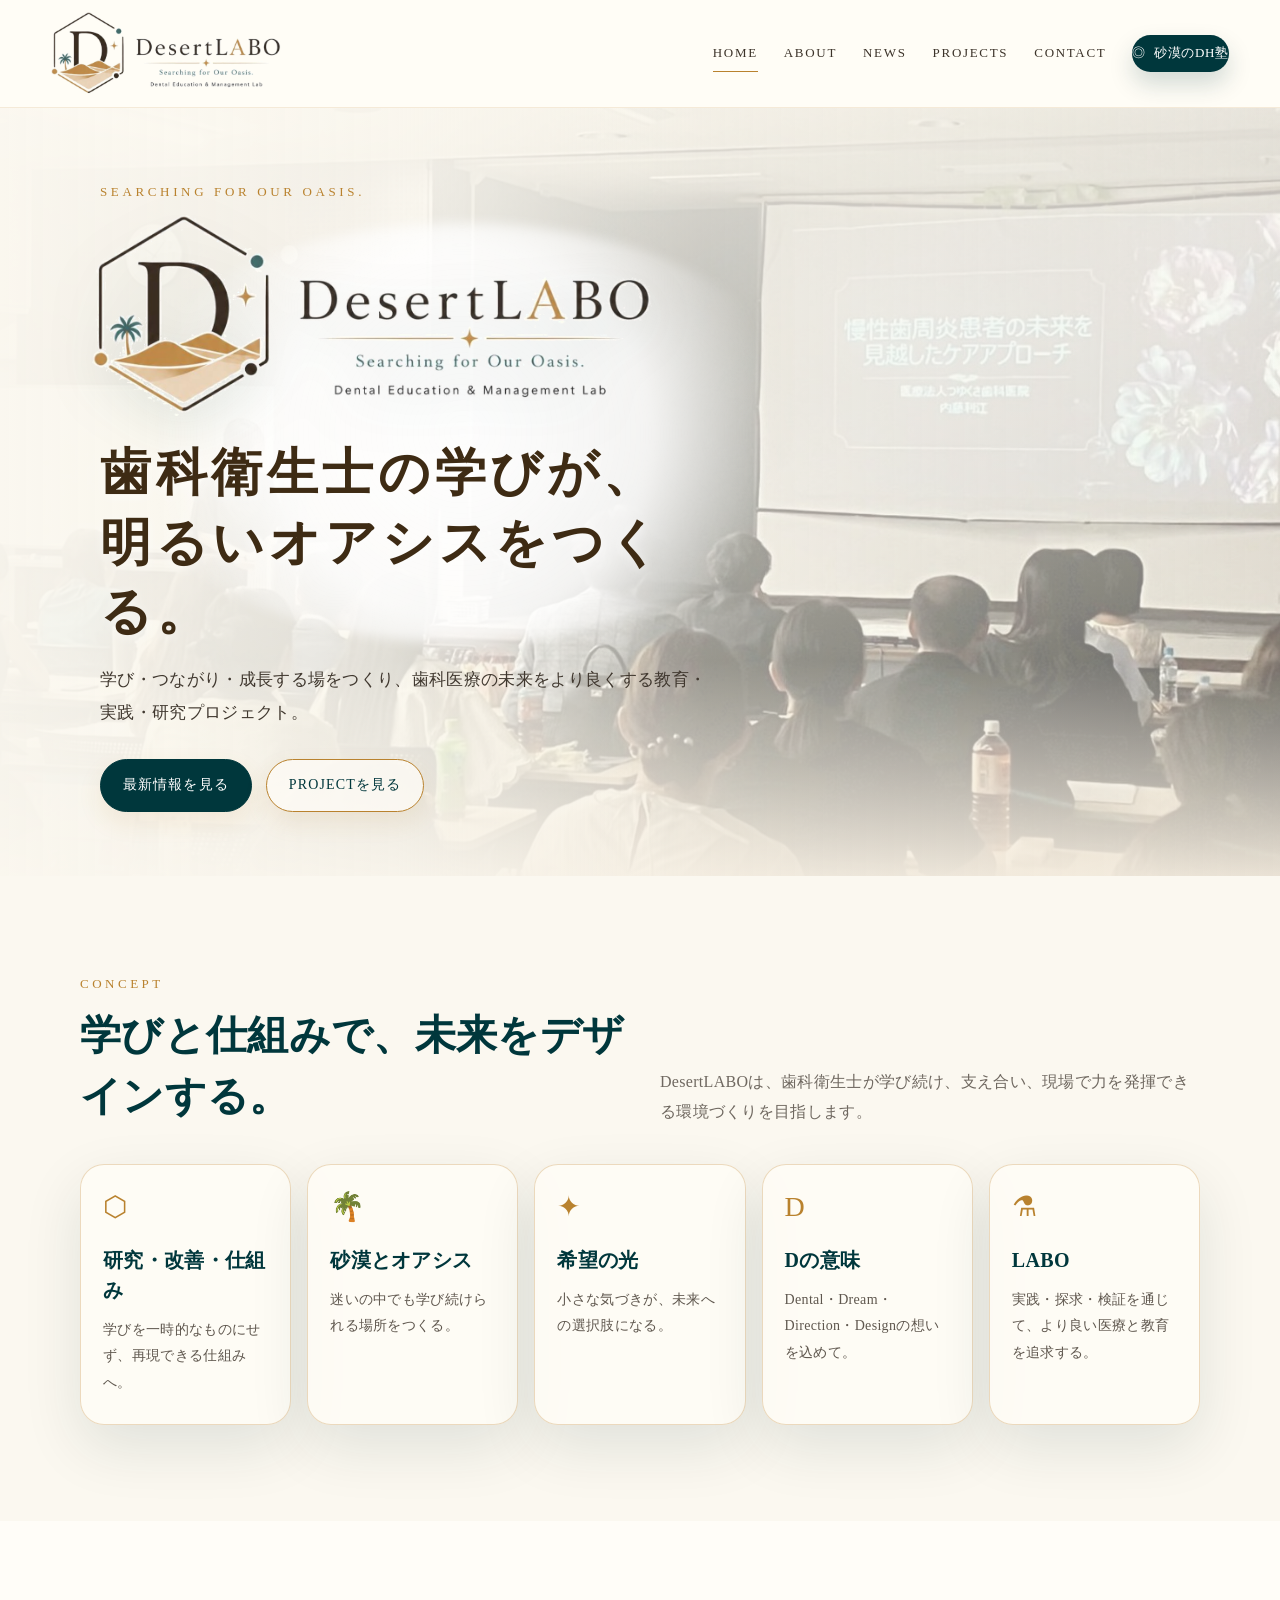
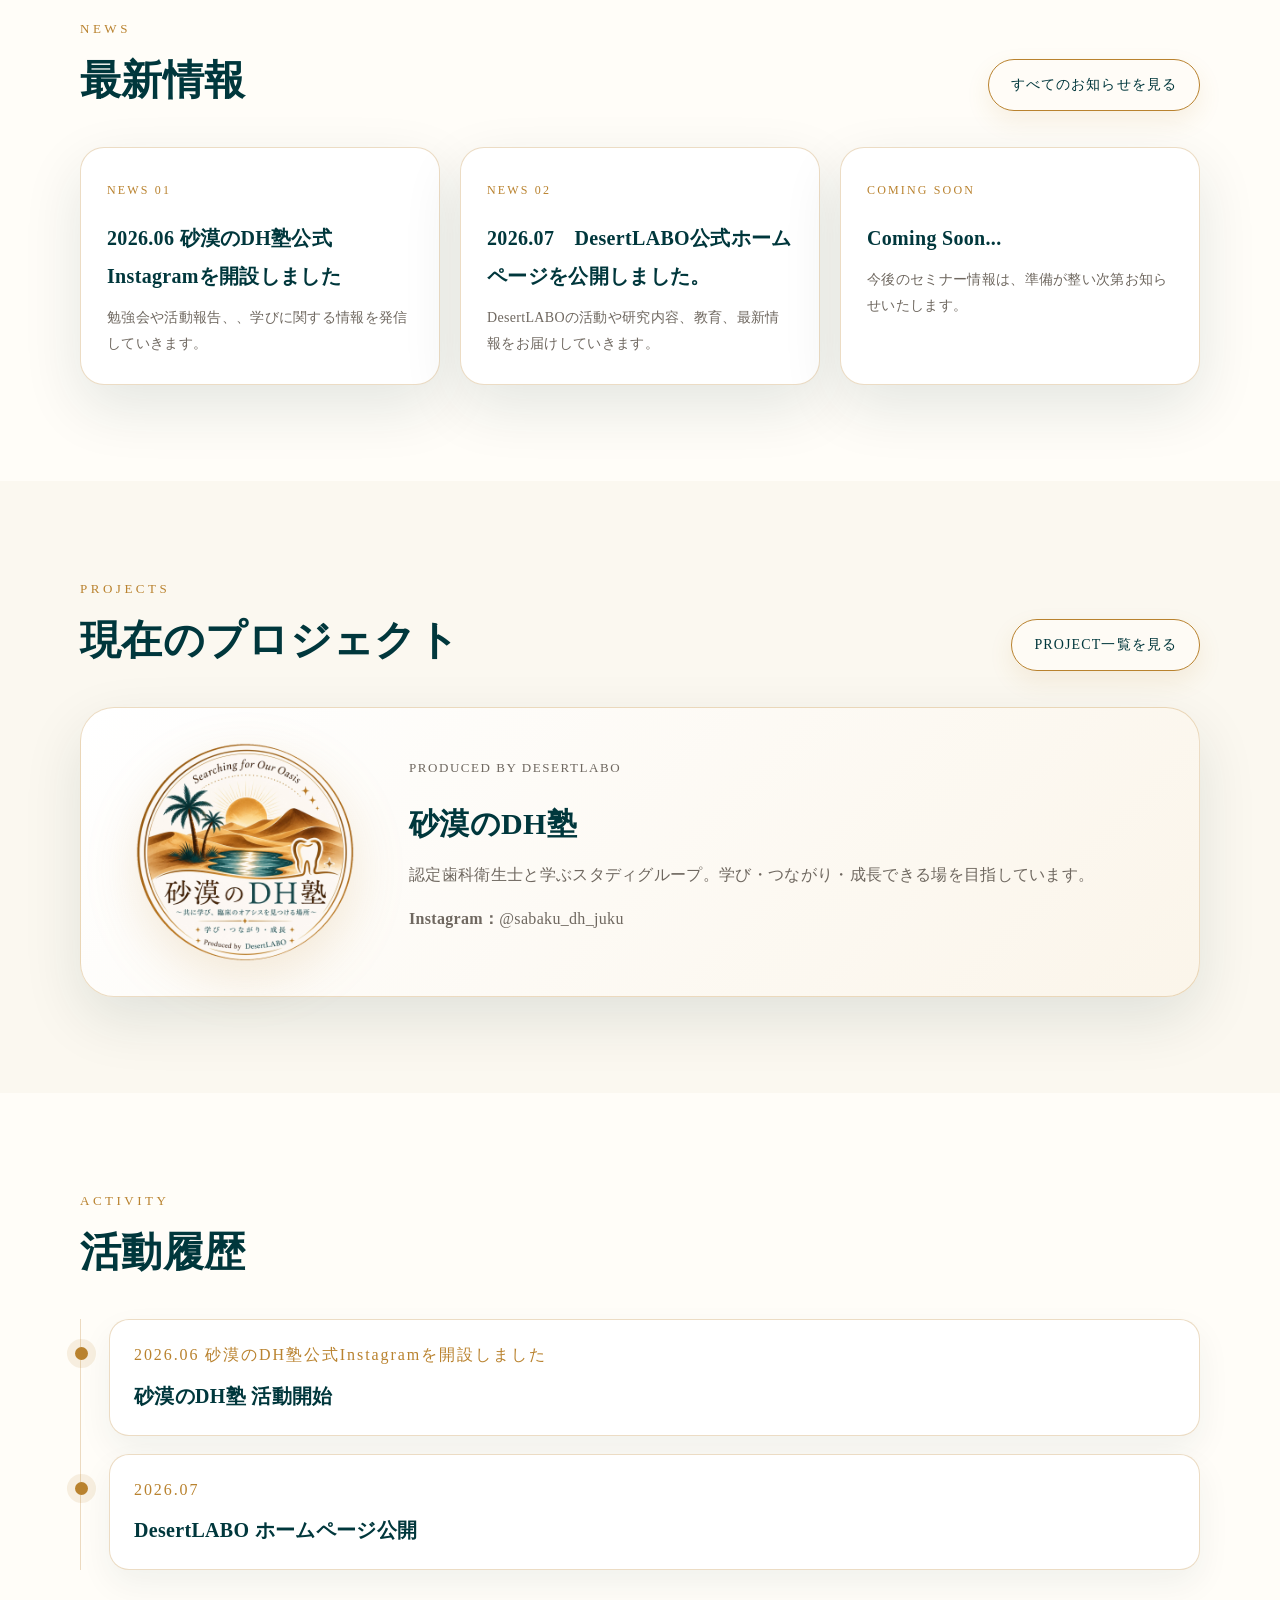
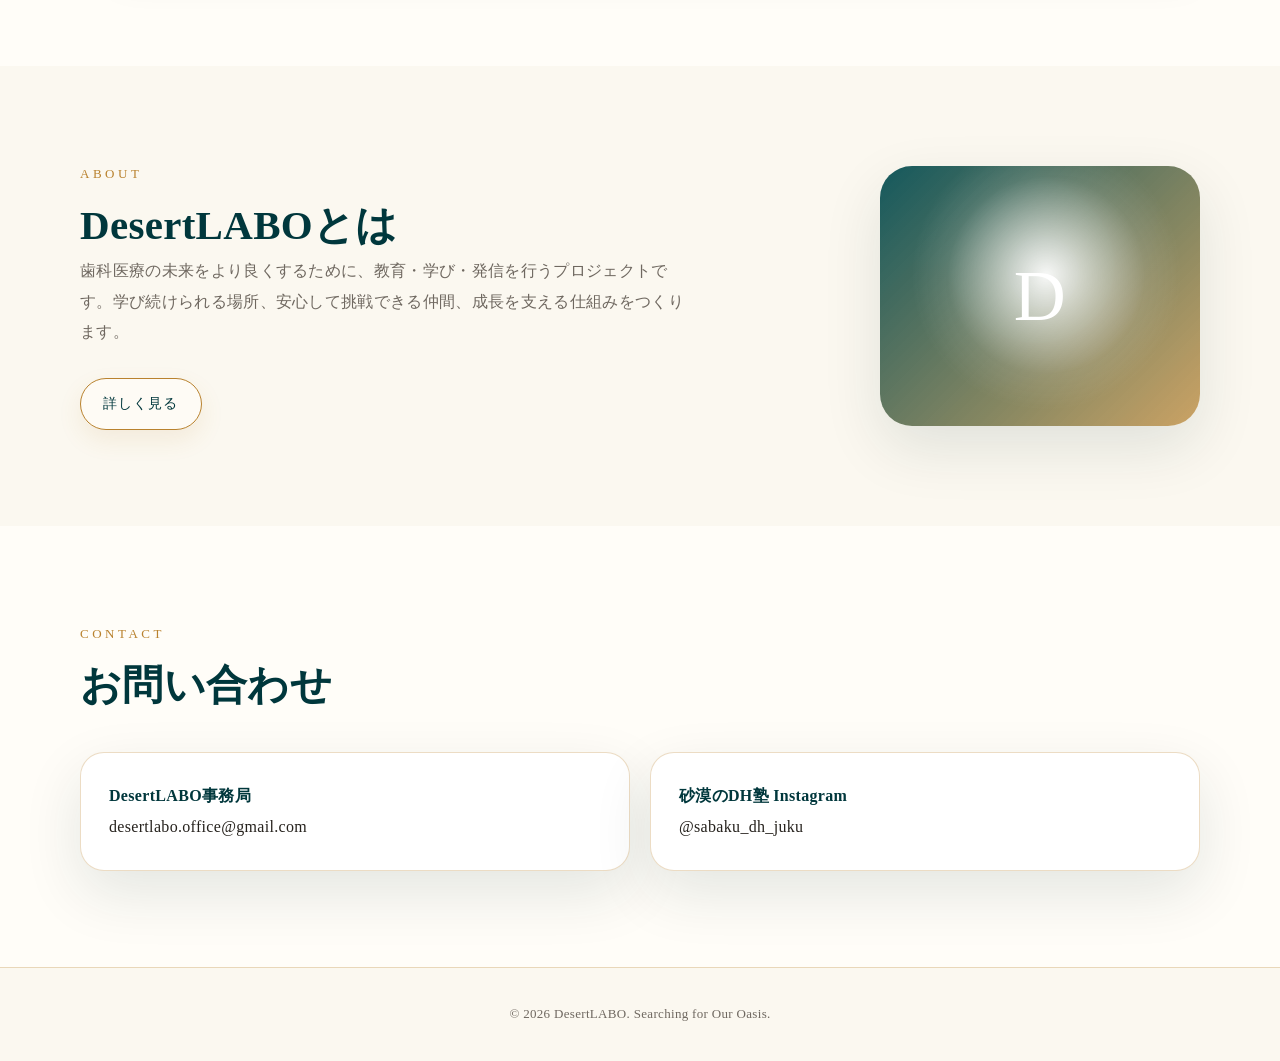
==== commit 66379da9: "Update index.html" ====
--- a/index.html
+++ b/index.html
@@ -2,7 +2,7 @@
 <main>
 <section class="hero"><div class="hero-glow" aria-hidden="true"></div><div class="hero-content"><div class="hero-copy"><p class="eyebrow">Searching for Our Oasis.</p><img class="hero-logo" src="images/desertlabo-logo.png" alt="DesertLABO Dental Education & Management Lab"><h1>歯科衛生士の学びが、<br>明るいオアシスをつくる。</h1><p class="hero-lead">学び・つながり・成長する場をつくり、歯科医療の未来をより良くする教育・実践・研究プロジェクト。</p><div class="hero-actions"><a class="btn primary" href="news.html">最新情報を見る</a><a class="btn" href="projects.html">PROJECTを見る</a></div></div></div></section>
 <section class="section" id="concept"><div class="container"><div class="section-head"><div><p class="section-label">CONCEPT</p><h2 class="section-title">学びと仕組みで、未来をデザインする。</h2></div><p class="section-text">DesertLABOは、歯科衛生士が学び続け、支え合い、現場で力を発揮できる環境づくりを目指します。</p></div><div class="concept-grid"><article class="concept-card"><div class="concept-icon">⬡</div><h3>研究・改善・仕組み</h3><p>学びを一時的なものにせず、再現できる仕組みへ。</p></article><article class="concept-card"><div class="concept-icon">🌴</div><h3>砂漠とオアシス</h3><p>迷いの中でも学び続けられる場所をつくる。</p></article><article class="concept-card"><div class="concept-icon">✦</div><h3>希望の光</h3><p>小さな気づきが、未来への選択肢になる。</p></article><article class="concept-card"><div class="concept-icon">D</div><h3>Dの意味</h3><p>Dental・Dream・Direction・Designの想いを込めて。</p></article><article class="concept-card"><div class="concept-icon">⚗</div><h3>LABO</h3><p>実践・探求・検証を通じて、より良い医療と教育を追求する。</p></article></div></div></section>
-<section class="section alt"><div class="container"><div class="section-head"><div><p class="section-label">NEWS</p><h2 class="section-title">最新情報</h2></div><a class="btn" href="news.html">すべてのお知らせを見る</a></div><div class="news-grid"><article class="news-card"><span class="news-meta">NEWS 01</span><h3>2026.06 砂漠のDH塾公式Instagramを開設しました</h3><p>勉強会や活動報告、、学びに関する情報を発信していきます。</p></article><article class="news-card"><span class="news-meta">NEWS 02</span><h3>2026.07　DesertLABO公式ホームページを公開しました。</h3><p>DesertLABOの活動や研究内容、教育、最新情報をお届けしていきます。</p></article><article class="news-card"><span class="news-meta">COMING SOON</span><h3>Coming Soon...</h3><p>架空のセミナー情報は掲載していません。</p></article></div></div></section>
+<section class="section alt"><div class="container"><div class="section-head"><div><p class="section-label">NEWS</p><h2 class="section-title">最新情報</h2></div><a class="btn" href="news.html">すべてのお知らせを見る</a></div><div class="news-grid"><article class="news-card"><span class="news-meta">NEWS 01</span><h3>2026.06 砂漠のDH塾公式Instagramを開設しました</h3><p>勉強会や活動報告、、学びに関する情報を発信していきます。</p></article><article class="news-card"><span class="news-meta">NEWS 02</span><h3>2026.07　DesertLABO公式ホームページを公開しました。</h3><p>DesertLABOの活動や研究内容、教育、最新情報をお届けしていきます。</p></article><article class="news-card"><span class="news-meta">COMING SOON</span><h3>Coming Soon...</h3><p>今後のセミナー情報は、準備が整い次第お知らせいたします。</p></article></div></div></section>
 <section class="section"><div class="container"><div class="section-head"><div><p class="section-label">PROJECTS</p><h2 class="section-title">現在のプロジェクト</h2></div><a class="btn" href="projects.html">PROJECT一覧を見る</a></div><article class="project-card"><img class="project-logo" src="images/dhjuku-logo.png" alt="砂漠のDH塾"><div><p class="tagline">Produced by DesertLABO</p><h3>砂漠のDH塾</h3><p>認定歯科衛生士と学ぶスタディグループ。学び・つながり・成長できる場を目指しています。</p><p><strong>Instagram：</strong>@sabaku_dh_juku</p></div></article></div></section>
 <section class="section alt"><div class="container"><div class="section-head"><div><p class="section-label">ACTIVITY</p><h2 class="section-title">活動履歴</h2></div></div><div class="timeline"><article class="timeline-item"><div class="timeline-date">2026.06 砂漠のDH塾公式Instagramを開設しました</div><h3>砂漠のDH塾 活動開始</h3></article><article class="timeline-item"><div class="timeline-date">2026.07</div><h3>DesertLABO ホームページ公開</h3></article></div></div></section>
 <section class="section"><div class="container about-brief"><div><p class="section-label">ABOUT</p><h2 class="section-title">DesertLABOとは</h2><p class="section-text">歯科医療の未来をより良くするために、教育・学び・発信を行うプロジェクトです。学び続けられる場所、安心して挑戦できる仲間、成長を支える仕組みをつくります。</p><br><a class="btn" href="about.html">詳しく見る</a></div><div class="oasis-mark">D</div></div></section>
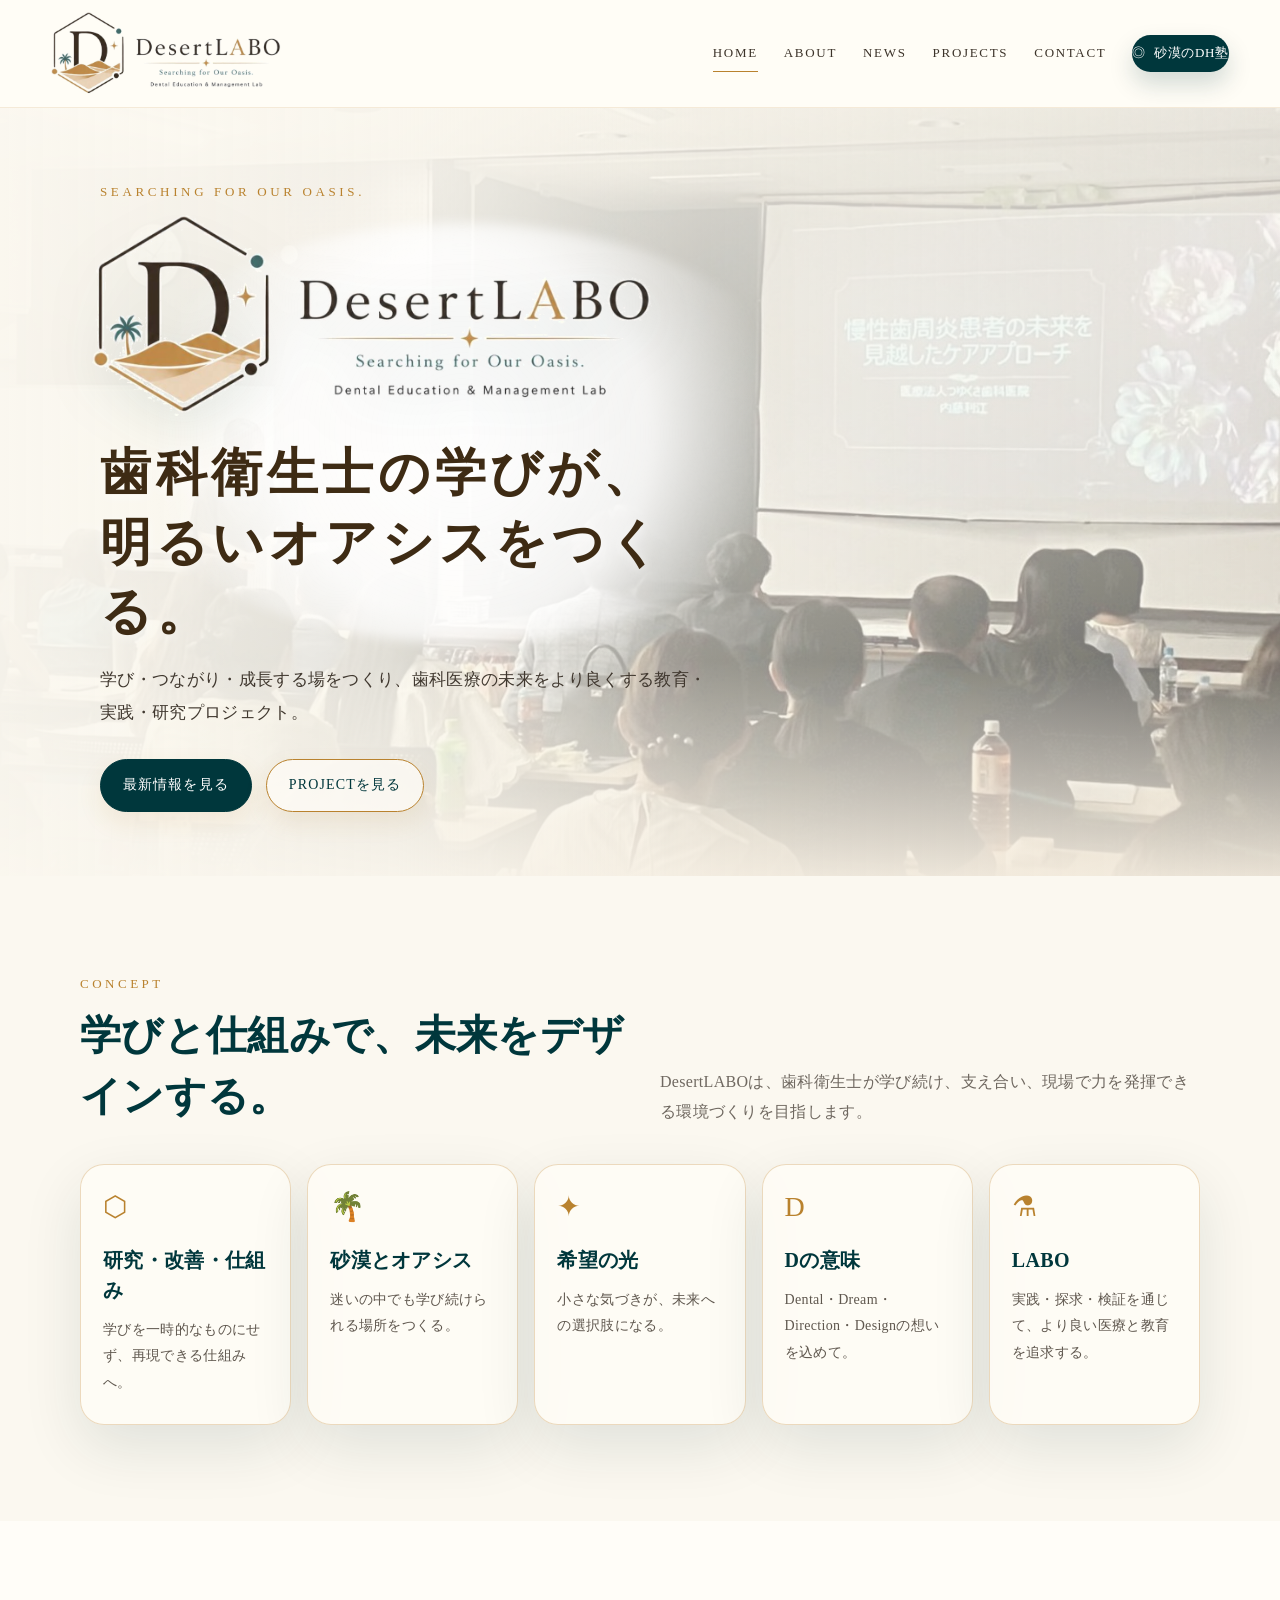
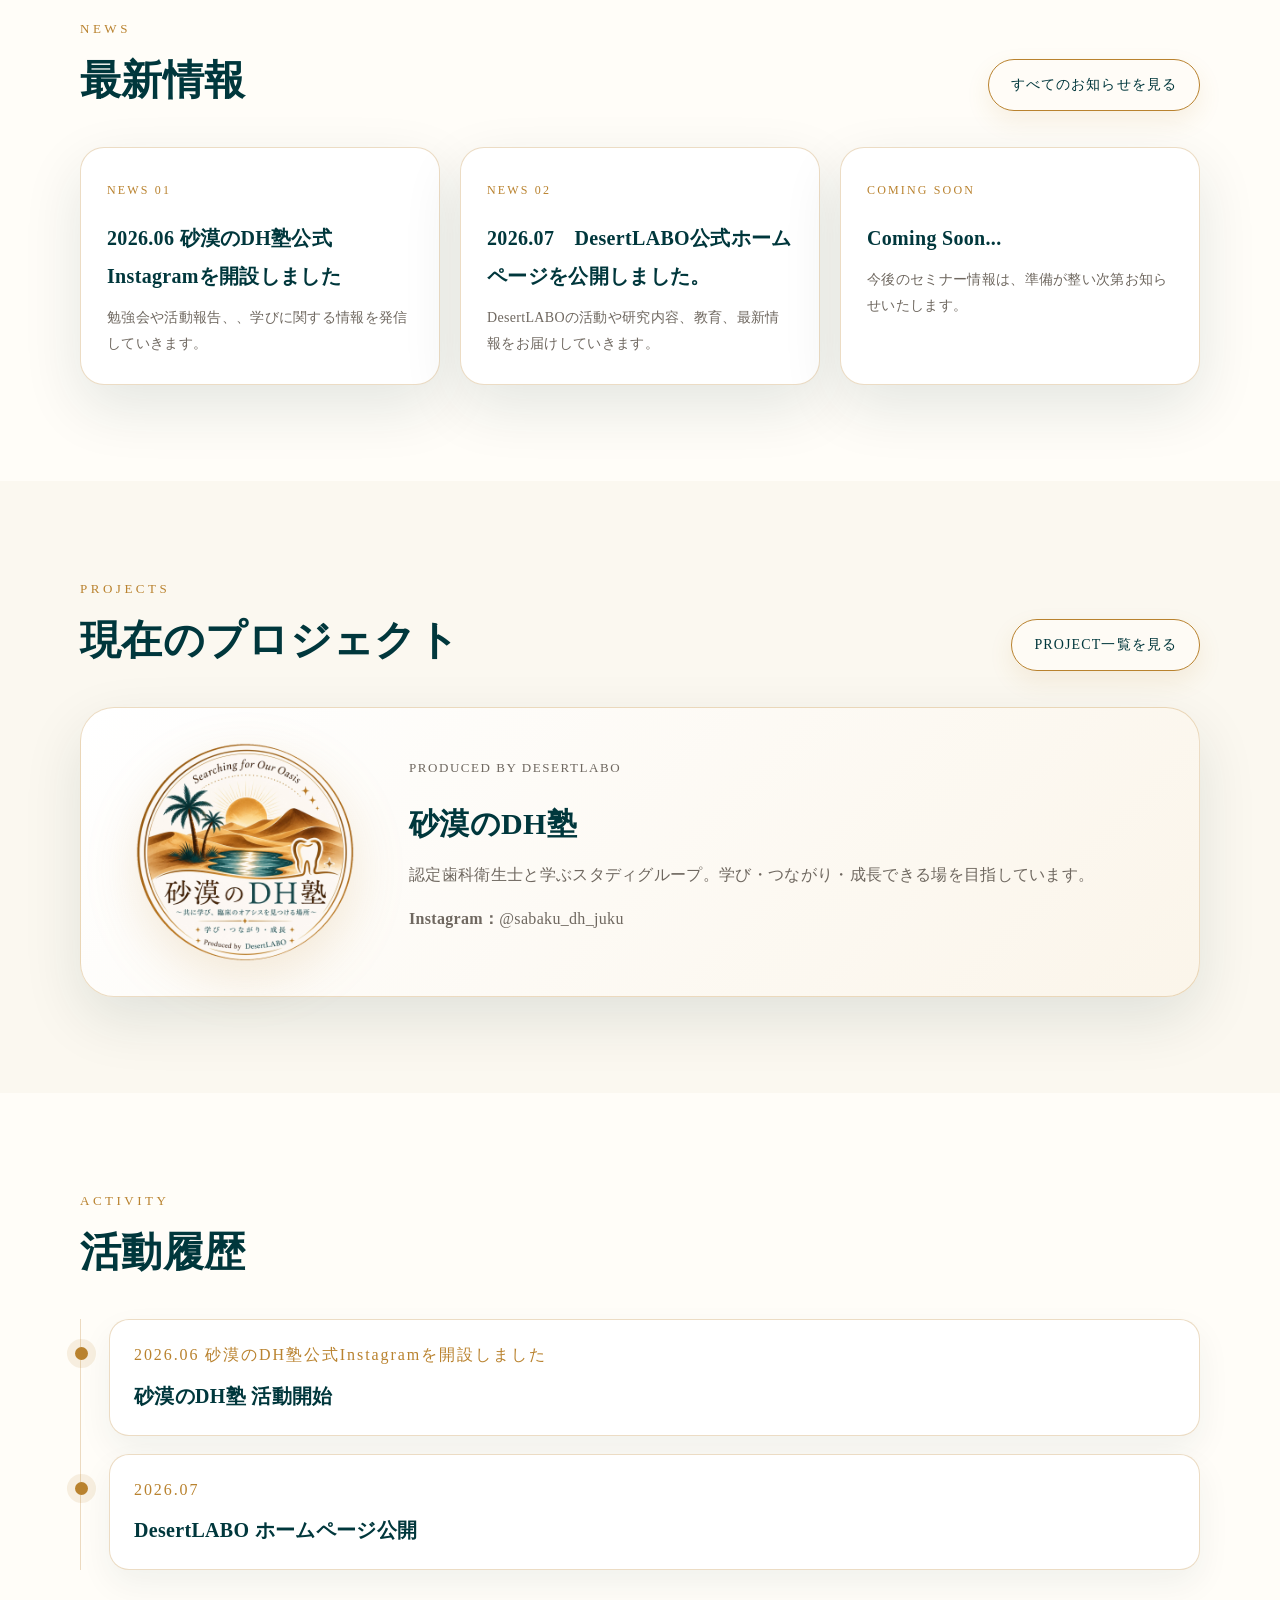
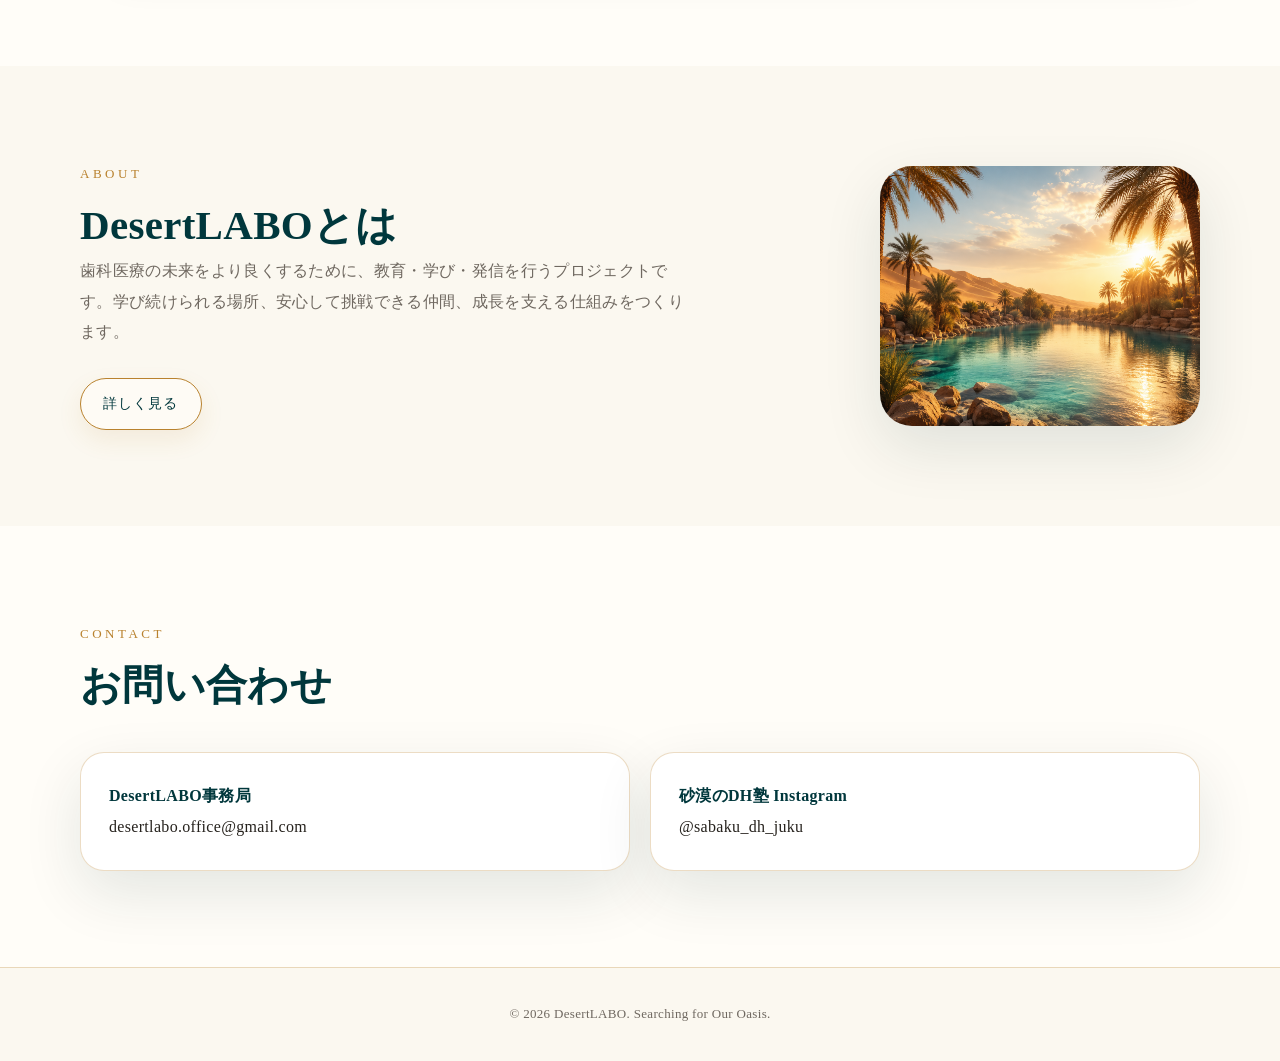
==== commit 6b389a15: "Update index.html" ====
--- a/index.html
+++ b/index.html
@@ -5,6 +5,8 @@
 <section class="section alt"><div class="container"><div class="section-head"><div><p class="section-label">NEWS</p><h2 class="section-title">最新情報</h2></div><a class="btn" href="news.html">すべてのお知らせを見る</a></div><div class="news-grid"><article class="news-card"><span class="news-meta">NEWS 01</span><h3>2026.06 砂漠のDH塾公式Instagramを開設しました</h3><p>勉強会や活動報告、、学びに関する情報を発信していきます。</p></article><article class="news-card"><span class="news-meta">NEWS 02</span><h3>2026.07　DesertLABO公式ホームページを公開しました。</h3><p>DesertLABOの活動や研究内容、教育、最新情報をお届けしていきます。</p></article><article class="news-card"><span class="news-meta">COMING SOON</span><h3>Coming Soon...</h3><p>今後のセミナー情報は、準備が整い次第お知らせいたします。</p></article></div></div></section>
 <section class="section"><div class="container"><div class="section-head"><div><p class="section-label">PROJECTS</p><h2 class="section-title">現在のプロジェクト</h2></div><a class="btn" href="projects.html">PROJECT一覧を見る</a></div><article class="project-card"><img class="project-logo" src="images/dhjuku-logo.png" alt="砂漠のDH塾"><div><p class="tagline">Produced by DesertLABO</p><h3>砂漠のDH塾</h3><p>認定歯科衛生士と学ぶスタディグループ。学び・つながり・成長できる場を目指しています。</p><p><strong>Instagram：</strong>@sabaku_dh_juku</p></div></article></div></section>
 <section class="section alt"><div class="container"><div class="section-head"><div><p class="section-label">ACTIVITY</p><h2 class="section-title">活動履歴</h2></div></div><div class="timeline"><article class="timeline-item"><div class="timeline-date">2026.06 砂漠のDH塾公式Instagramを開設しました</div><h3>砂漠のDH塾 活動開始</h3></article><article class="timeline-item"><div class="timeline-date">2026.07</div><h3>DesertLABO ホームページ公開</h3></article></div></div></section>
-<section class="section"><div class="container about-brief"><div><p class="section-label">ABOUT</p><h2 class="section-title">DesertLABOとは</h2><p class="section-text">歯科医療の未来をより良くするために、教育・学び・発信を行うプロジェクトです。学び続けられる場所、安心して挑戦できる仲間、成長を支える仕組みをつくります。</p><br><a class="btn" href="about.html">詳しく見る</a></div><div class="oasis-mark">D</div></div></section>
+<section class="section"><div class="container about-brief"><div><p class="section-label">ABOUT</p><h2 class="section-title">DesertLABOとは</h2><p class="section-text">歯科医療の未来をより良くするために、教育・学び・発信を行うプロジェクトです。学び続けられる場所、安心して挑戦できる仲間、成長を支える仕組みをつくります。</p><br><a class="btn" href="about.html">詳しく見る</a></div><img src="images/file_00000000f390720c9f0e84196c1664e4.png"
+     alt="DesertLABO Oasis"
+     class="oasis-mark"></div></section>
 <section class="section alt"><div class="container"><div class="section-head"><div><p class="section-label">CONTACT</p><h2 class="section-title">お問い合わせ</h2></div></div><div class="contact-grid"><div class="contact-card"><strong>DesertLABO事務局</strong><br><a href="mailto:desertlabo.office@gmail.com">desertlabo.office@gmail.com</a></div><div class="contact-card"><strong>砂漠のDH塾 Instagram</strong><br><a href="https://www.instagram.com/sabaku_dh_juku" target="_blank" rel="noopener">@sabaku_dh_juku</a></div></div></div></section>
 </main><footer class="footer"><div class="container">© 2026 DesertLABO. Searching for Our Oasis.</div></footer></body></html>
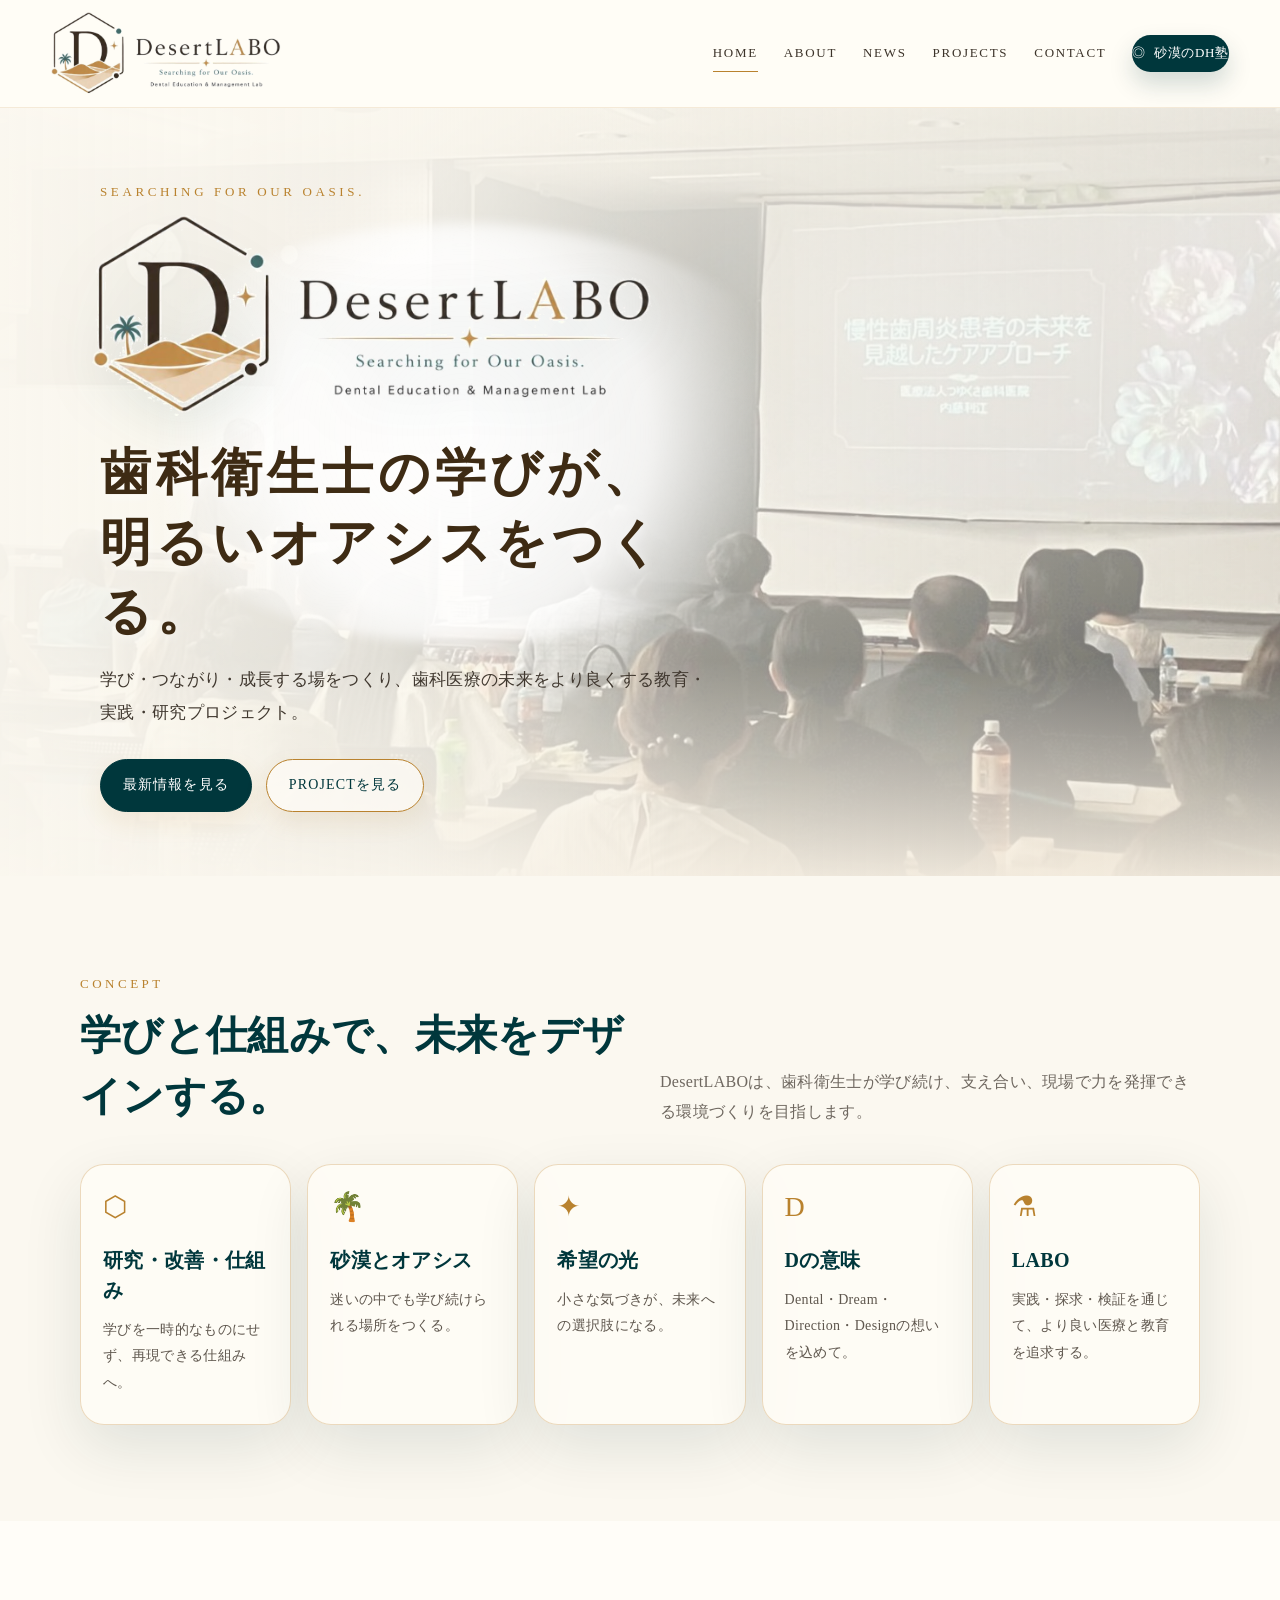
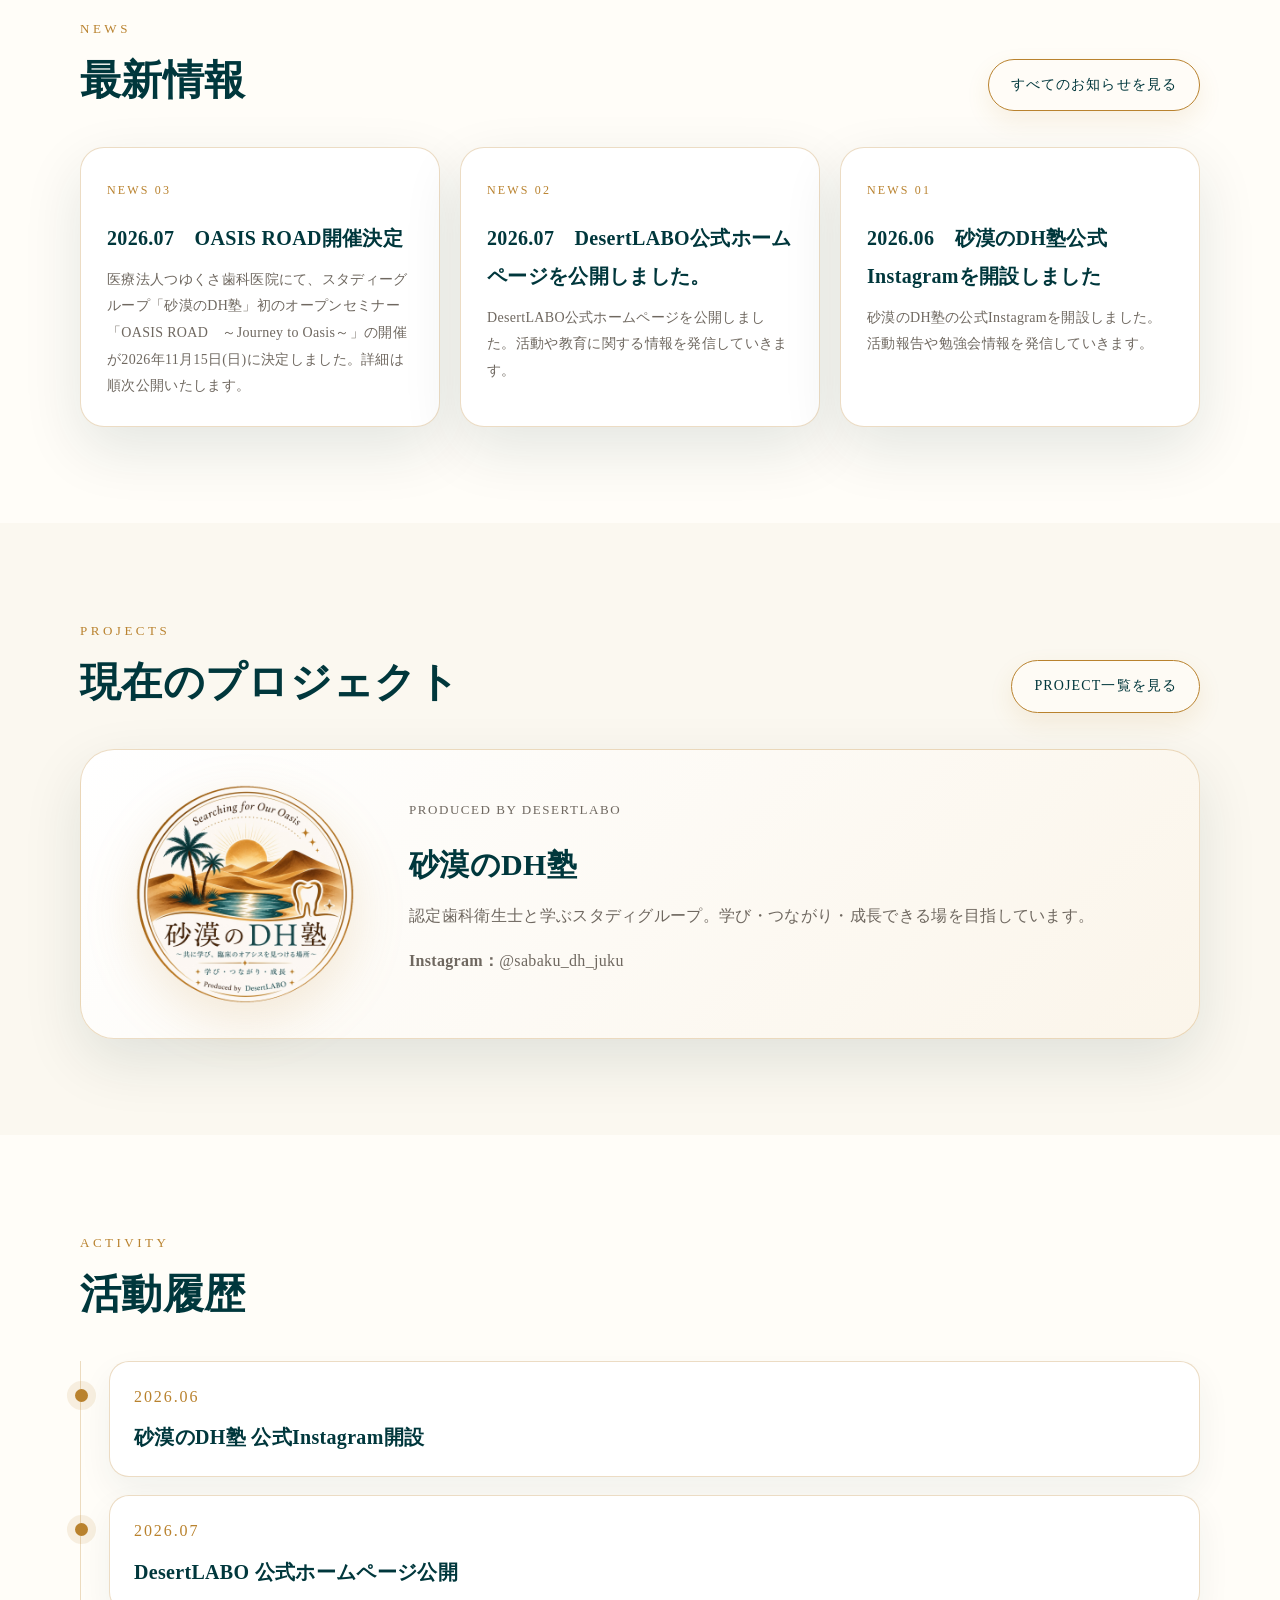
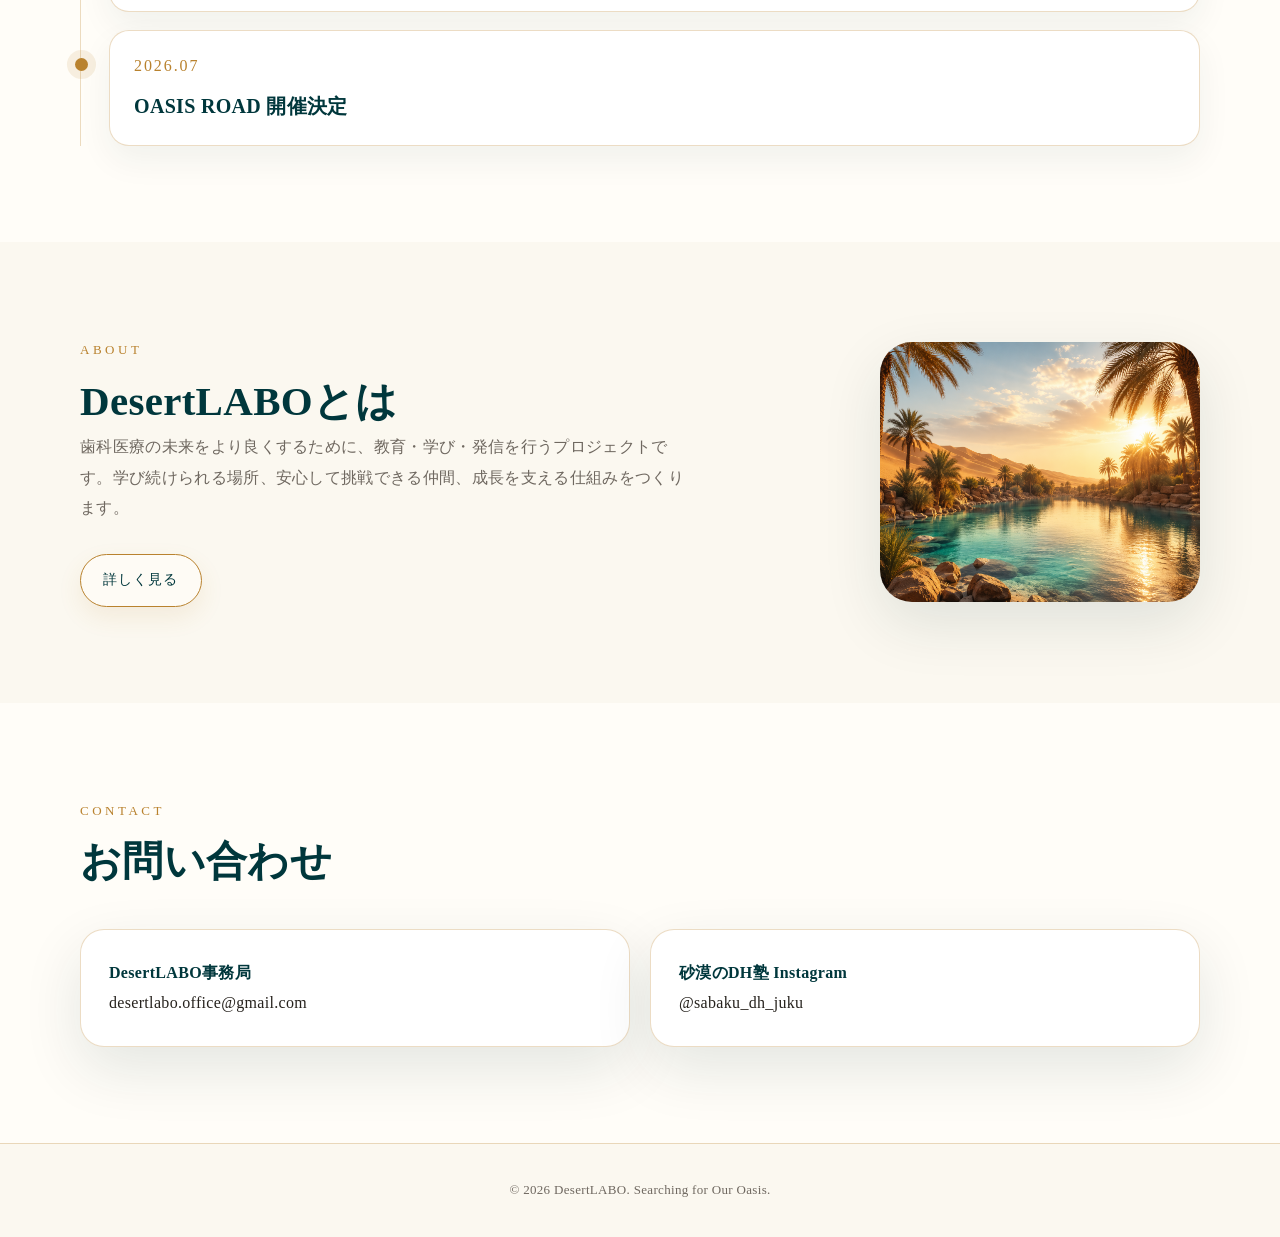
==== commit 17d17de3: "Update index.htmlapude" ====
--- a/index.html
+++ b/index.html
@@ -2,11 +2,9 @@
 <main>
 <section class="hero"><div class="hero-glow" aria-hidden="true"></div><div class="hero-content"><div class="hero-copy"><p class="eyebrow">Searching for Our Oasis.</p><img class="hero-logo" src="images/desertlabo-logo.png" alt="DesertLABO Dental Education & Management Lab"><h1>歯科衛生士の学びが、<br>明るいオアシスをつくる。</h1><p class="hero-lead">学び・つながり・成長する場をつくり、歯科医療の未来をより良くする教育・実践・研究プロジェクト。</p><div class="hero-actions"><a class="btn primary" href="news.html">最新情報を見る</a><a class="btn" href="projects.html">PROJECTを見る</a></div></div></div></section>
 <section class="section" id="concept"><div class="container"><div class="section-head"><div><p class="section-label">CONCEPT</p><h2 class="section-title">学びと仕組みで、未来をデザインする。</h2></div><p class="section-text">DesertLABOは、歯科衛生士が学び続け、支え合い、現場で力を発揮できる環境づくりを目指します。</p></div><div class="concept-grid"><article class="concept-card"><div class="concept-icon">⬡</div><h3>研究・改善・仕組み</h3><p>学びを一時的なものにせず、再現できる仕組みへ。</p></article><article class="concept-card"><div class="concept-icon">🌴</div><h3>砂漠とオアシス</h3><p>迷いの中でも学び続けられる場所をつくる。</p></article><article class="concept-card"><div class="concept-icon">✦</div><h3>希望の光</h3><p>小さな気づきが、未来への選択肢になる。</p></article><article class="concept-card"><div class="concept-icon">D</div><h3>Dの意味</h3><p>Dental・Dream・Direction・Designの想いを込めて。</p></article><article class="concept-card"><div class="concept-icon">⚗</div><h3>LABO</h3><p>実践・探求・検証を通じて、より良い医療と教育を追求する。</p></article></div></div></section>
-<section class="section alt"><div class="container"><div class="section-head"><div><p class="section-label">NEWS</p><h2 class="section-title">最新情報</h2></div><a class="btn" href="news.html">すべてのお知らせを見る</a></div><div class="news-grid"><article class="news-card"><span class="news-meta">NEWS 01</span><h3>2026.06 砂漠のDH塾公式Instagramを開設しました</h3><p>勉強会や活動報告、、学びに関する情報を発信していきます。</p></article><article class="news-card"><span class="news-meta">NEWS 02</span><h3>2026.07　DesertLABO公式ホームページを公開しました。</h3><p>DesertLABOの活動や研究内容、教育、最新情報をお届けしていきます。</p></article><article class="news-card"><span class="news-meta">COMING SOON</span><h3>Coming Soon...</h3><p>今後のセミナー情報は、準備が整い次第お知らせいたします。</p></article></div></div></section>
+<section class="section alt"><div class="container"><div class="section-head"><div><p class="section-label">NEWS</p><h2 class="section-title">最新情報</h2></div><a class="btn" href="news.html">すべてのお知らせを見る</a></div><div class="news-grid"><article class="news-card"><span class="news-meta">NEWS 03</span><h3>2026.07　OASIS ROAD開催決定</h3><p>医療法人つゆくさ歯科医院にて、スタディーグループ「砂漠のDH塾」初のオープンセミナー「OASIS ROAD　～Journey to Oasis～」の開催が2026年11月15日(日)に決定しました。詳細は順次公開いたします。</p></article><article class="news-card"><span class="news-meta">NEWS 02</span><h3>2026.07　DesertLABO公式ホームページを公開しました。</h3><p>DesertLABO公式ホームページを公開しました。活動や教育に関する情報を発信していきます。</p></article><article class="news-card"><span class="news-meta">NEWS 01</span><h3>2026.06　砂漠のDH塾公式Instagramを開設しました</h3><p>砂漠のDH塾の公式Instagramを開設しました。活動報告や勉強会情報を発信していきます。</p></article></div></div></section>
 <section class="section"><div class="container"><div class="section-head"><div><p class="section-label">PROJECTS</p><h2 class="section-title">現在のプロジェクト</h2></div><a class="btn" href="projects.html">PROJECT一覧を見る</a></div><article class="project-card"><img class="project-logo" src="images/dhjuku-logo.png" alt="砂漠のDH塾"><div><p class="tagline">Produced by DesertLABO</p><h3>砂漠のDH塾</h3><p>認定歯科衛生士と学ぶスタディグループ。学び・つながり・成長できる場を目指しています。</p><p><strong>Instagram：</strong>@sabaku_dh_juku</p></div></article></div></section>
-<section class="section alt"><div class="container"><div class="section-head"><div><p class="section-label">ACTIVITY</p><h2 class="section-title">活動履歴</h2></div></div><div class="timeline"><article class="timeline-item"><div class="timeline-date">2026.06 砂漠のDH塾公式Instagramを開設しました</div><h3>砂漠のDH塾 活動開始</h3></article><article class="timeline-item"><div class="timeline-date">2026.07</div><h3>DesertLABO ホームページ公開</h3></article></div></div></section>
-<section class="section"><div class="container about-brief"><div><p class="section-label">ABOUT</p><h2 class="section-title">DesertLABOとは</h2><p class="section-text">歯科医療の未来をより良くするために、教育・学び・発信を行うプロジェクトです。学び続けられる場所、安心して挑戦できる仲間、成長を支える仕組みをつくります。</p><br><a class="btn" href="about.html">詳しく見る</a></div><img src="images/file_00000000f390720c9f0e84196c1664e4.png"
-     alt="DesertLABO Oasis"
-     class="oasis-mark"></div></section>
+<section class="section alt"><div class="container"><div class="section-head"><div><p class="section-label">ACTIVITY</p><h2 class="section-title">活動履歴</h2></div></div><div class="timeline"><article class="timeline-item"><div class="timeline-date">2026.06</div><h3>砂漠のDH塾 公式Instagram開設</h3></article><article class="timeline-item"><div class="timeline-date">2026.07</div><h3>DesertLABO 公式ホームページ公開</h3></article><article class="timeline-item"><div class="timeline-date">2026.07</div><h3>OASIS ROAD 開催決定</h3></article></div></div></section>
+<section class="section"><div class="container about-brief"><div><p class="section-label">ABOUT</p><h2 class="section-title">DesertLABOとは</h2><p class="section-text">歯科医療の未来をより良くするために、教育・学び・発信を行うプロジェクトです。学び続けられる場所、安心して挑戦できる仲間、成長を支える仕組みをつくります。</p><br><a class="btn" href="about.html">詳しく見る</a></div><img src="images/file_00000000f390720c9f0e84196c1664e4.png" alt="DesertLABO Oasis" class="oasis-mark"></div></section>
 <section class="section alt"><div class="container"><div class="section-head"><div><p class="section-label">CONTACT</p><h2 class="section-title">お問い合わせ</h2></div></div><div class="contact-grid"><div class="contact-card"><strong>DesertLABO事務局</strong><br><a href="mailto:desertlabo.office@gmail.com">desertlabo.office@gmail.com</a></div><div class="contact-card"><strong>砂漠のDH塾 Instagram</strong><br><a href="https://www.instagram.com/sabaku_dh_juku" target="_blank" rel="noopener">@sabaku_dh_juku</a></div></div></div></section>
 </main><footer class="footer"><div class="container">© 2026 DesertLABO. Searching for Our Oasis.</div></footer></body></html>
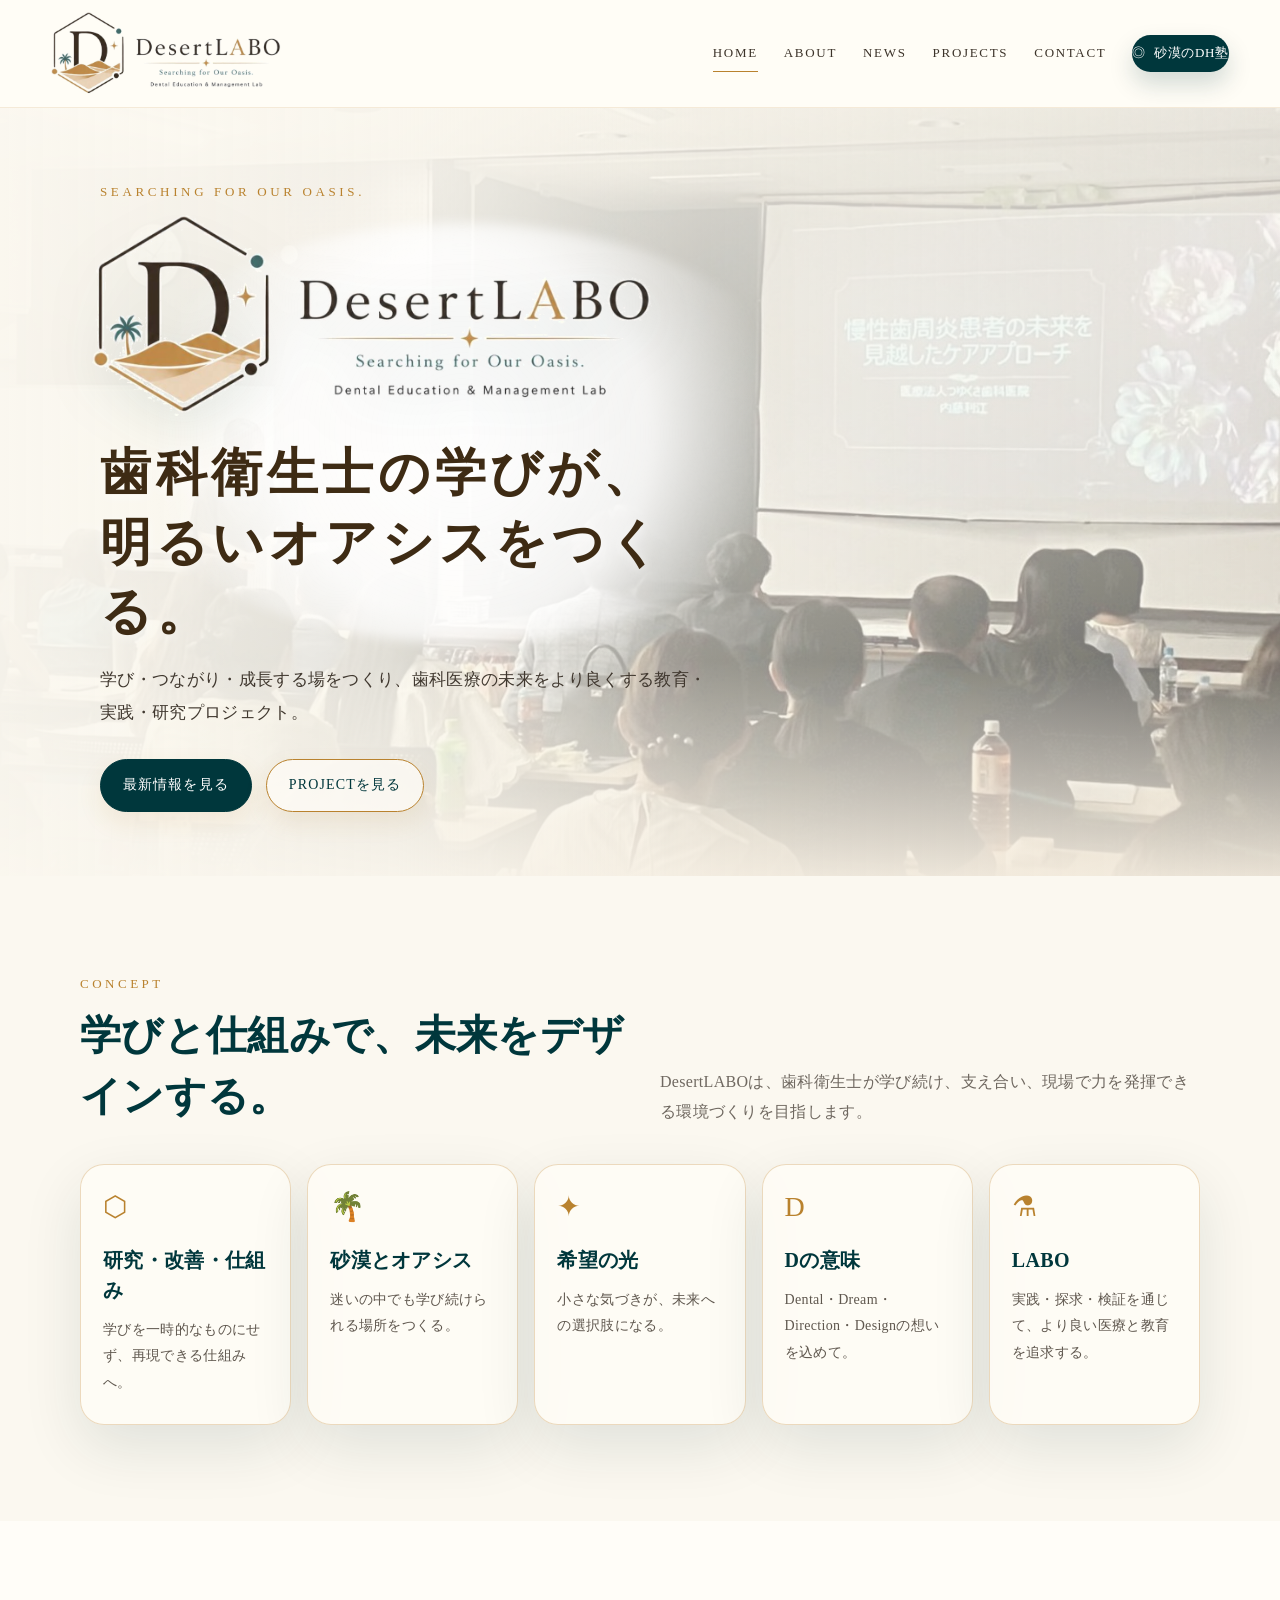
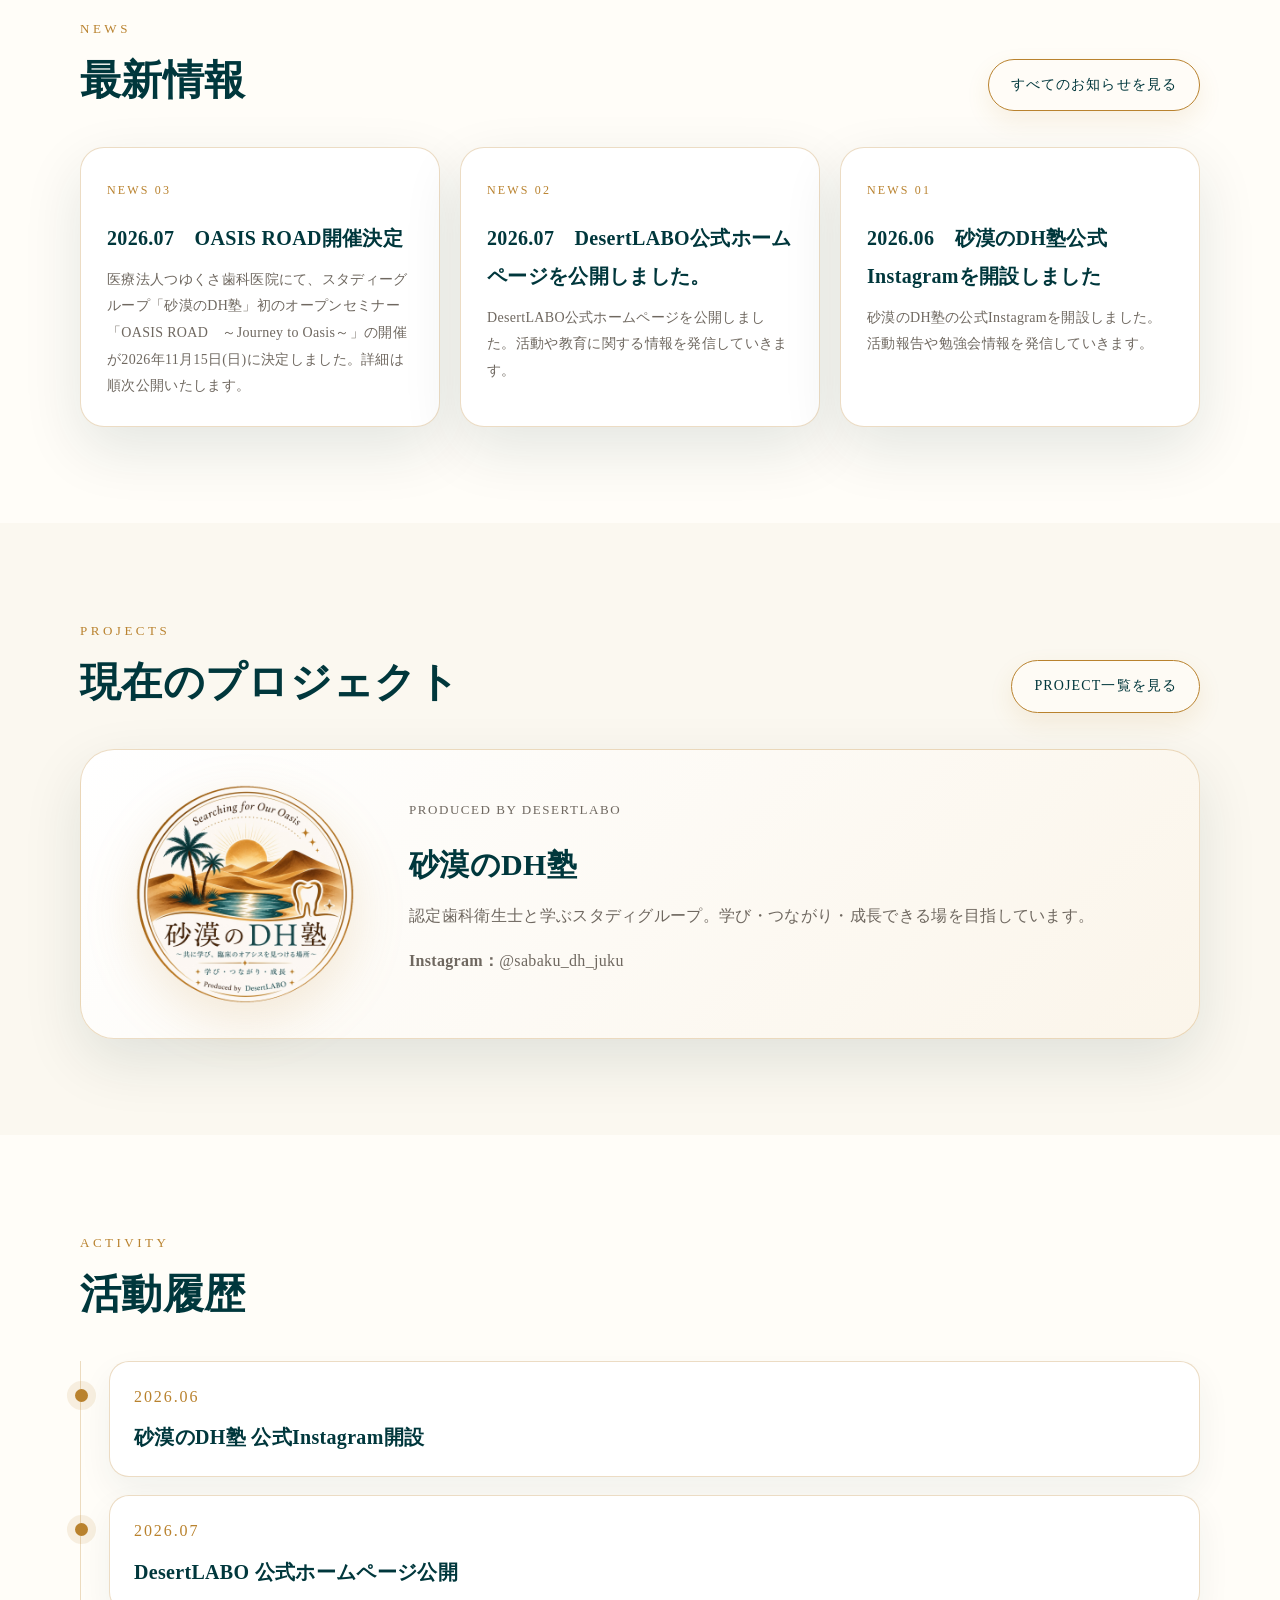
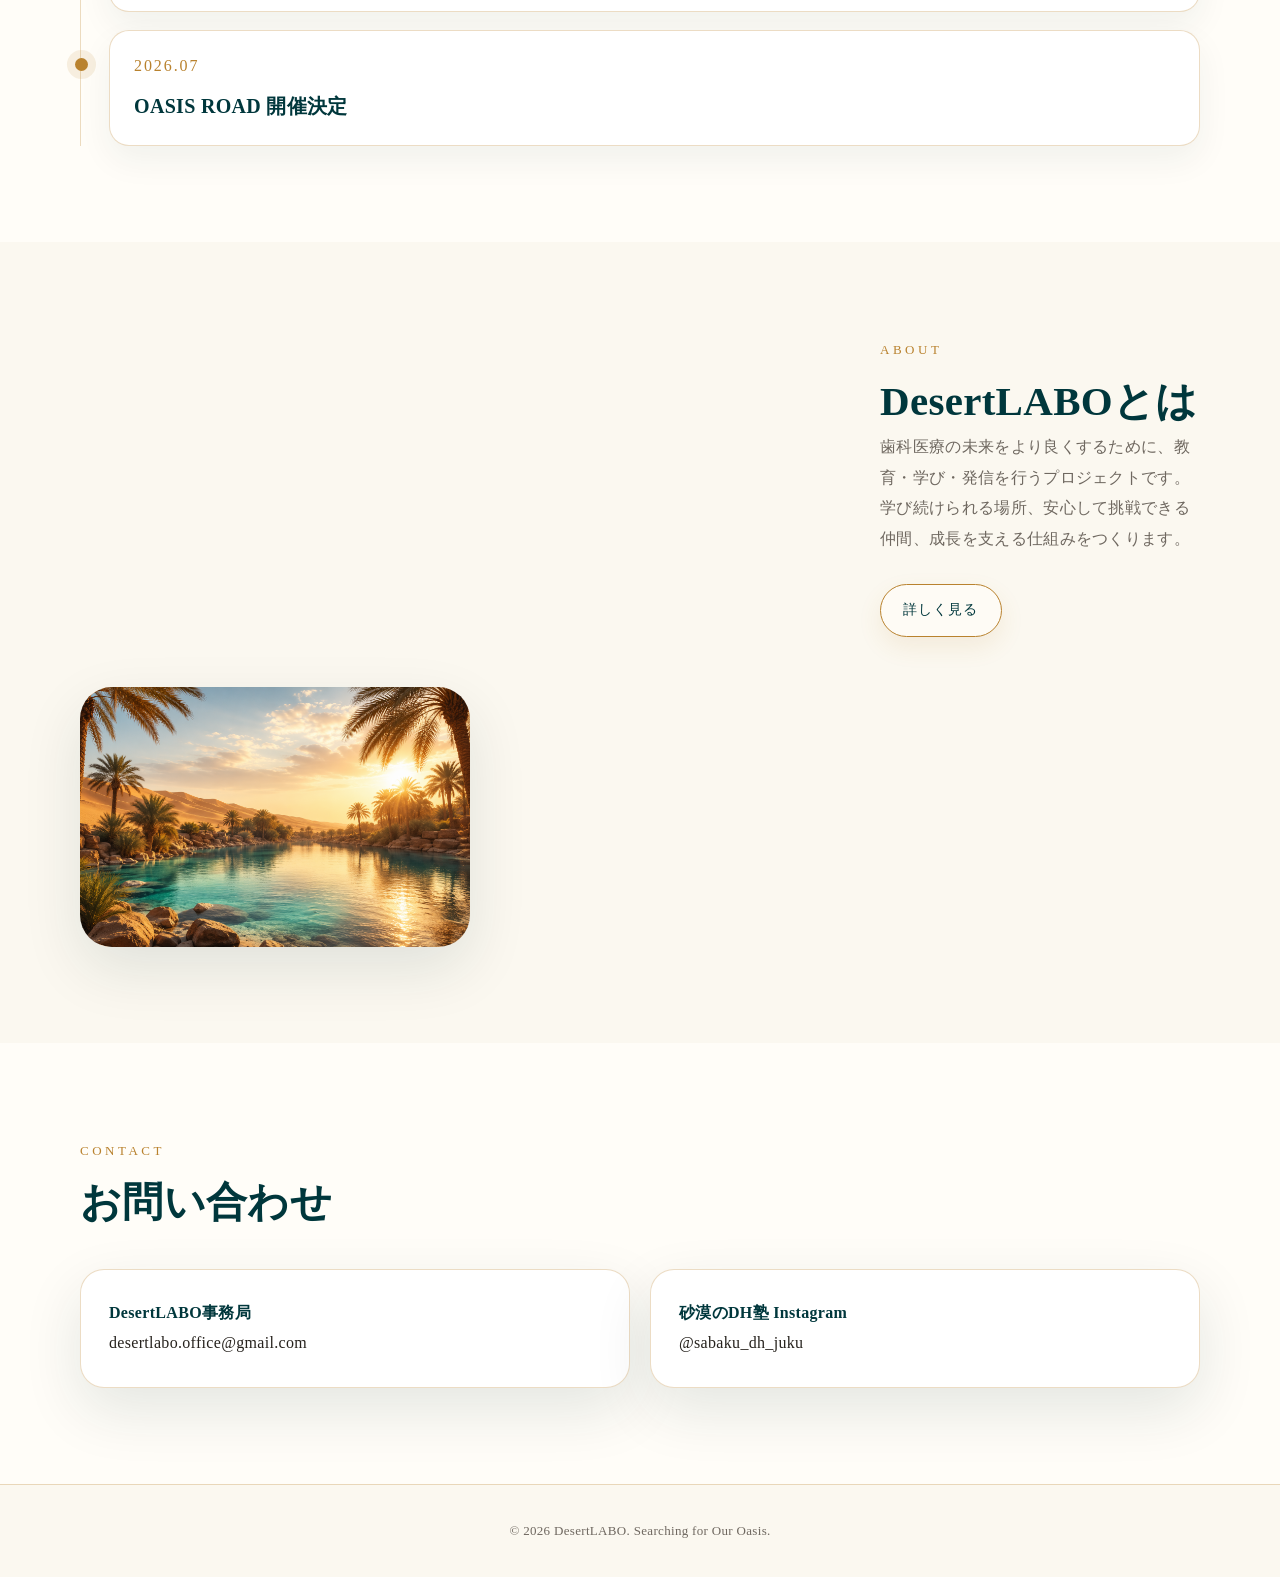
==== commit 83066803: "Update index.html oasis link" ====
--- a/index.html
+++ b/index.html
@@ -4,7 +4,7 @@
 <section class="section" id="concept"><div class="container"><div class="section-head"><div><p class="section-label">CONCEPT</p><h2 class="section-title">学びと仕組みで、未来をデザインする。</h2></div><p class="section-text">DesertLABOは、歯科衛生士が学び続け、支え合い、現場で力を発揮できる環境づくりを目指します。</p></div><div class="concept-grid"><article class="concept-card"><div class="concept-icon">⬡</div><h3>研究・改善・仕組み</h3><p>学びを一時的なものにせず、再現できる仕組みへ。</p></article><article class="concept-card"><div class="concept-icon">🌴</div><h3>砂漠とオアシス</h3><p>迷いの中でも学び続けられる場所をつくる。</p></article><article class="concept-card"><div class="concept-icon">✦</div><h3>希望の光</h3><p>小さな気づきが、未来への選択肢になる。</p></article><article class="concept-card"><div class="concept-icon">D</div><h3>Dの意味</h3><p>Dental・Dream・Direction・Designの想いを込めて。</p></article><article class="concept-card"><div class="concept-icon">⚗</div><h3>LABO</h3><p>実践・探求・検証を通じて、より良い医療と教育を追求する。</p></article></div></div></section>
 <section class="section alt"><div class="container"><div class="section-head"><div><p class="section-label">NEWS</p><h2 class="section-title">最新情報</h2></div><a class="btn" href="news.html">すべてのお知らせを見る</a></div><div class="news-grid"><article class="news-card"><span class="news-meta">NEWS 03</span><h3>2026.07　OASIS ROAD開催決定</h3><p>医療法人つゆくさ歯科医院にて、スタディーグループ「砂漠のDH塾」初のオープンセミナー「OASIS ROAD　～Journey to Oasis～」の開催が2026年11月15日(日)に決定しました。詳細は順次公開いたします。</p></article><article class="news-card"><span class="news-meta">NEWS 02</span><h3>2026.07　DesertLABO公式ホームページを公開しました。</h3><p>DesertLABO公式ホームページを公開しました。活動や教育に関する情報を発信していきます。</p></article><article class="news-card"><span class="news-meta">NEWS 01</span><h3>2026.06　砂漠のDH塾公式Instagramを開設しました</h3><p>砂漠のDH塾の公式Instagramを開設しました。活動報告や勉強会情報を発信していきます。</p></article></div></div></section>
 <section class="section"><div class="container"><div class="section-head"><div><p class="section-label">PROJECTS</p><h2 class="section-title">現在のプロジェクト</h2></div><a class="btn" href="projects.html">PROJECT一覧を見る</a></div><article class="project-card"><img class="project-logo" src="images/dhjuku-logo.png" alt="砂漠のDH塾"><div><p class="tagline">Produced by DesertLABO</p><h3>砂漠のDH塾</h3><p>認定歯科衛生士と学ぶスタディグループ。学び・つながり・成長できる場を目指しています。</p><p><strong>Instagram：</strong>@sabaku_dh_juku</p></div></article></div></section>
-<section class="section alt"><div class="container"><div class="section-head"><div><p class="section-label">ACTIVITY</p><h2 class="section-title">活動履歴</h2></div></div><div class="timeline"><article class="timeline-item"><div class="timeline-date">2026.06</div><h3>砂漠のDH塾 公式Instagram開設</h3></article><article class="timeline-item"><div class="timeline-date">2026.07</div><h3>DesertLABO 公式ホームページ公開</h3></article><article class="timeline-item"><div class="timeline-date">2026.07</div><h3>OASIS ROAD 開催決定</h3></article></div></div></section>
+<section class="section alt"><div class="container"><div class="section-head"><div><p class="section-label">ACTIVITY</p><h2 class="section-title">活動履歴</h2></div></div><div class="timeline"><article class="timeline-item"><div class="timeline-date">2026.06</div><h3>砂漠のDH塾 公式Instagram開設</h3></article><article class="timeline-item"><a href="oasis.html"><div class="timeline-date">2026.07</div><h3>DesertLABO 公式ホームページ公開</h3></article><article class="timeline-item"><div class="timeline-date">2026.07</div><h3>OASIS ROAD 開催決定</h3></article></div></div></section>
 <section class="section"><div class="container about-brief"><div><p class="section-label">ABOUT</p><h2 class="section-title">DesertLABOとは</h2><p class="section-text">歯科医療の未来をより良くするために、教育・学び・発信を行うプロジェクトです。学び続けられる場所、安心して挑戦できる仲間、成長を支える仕組みをつくります。</p><br><a class="btn" href="about.html">詳しく見る</a></div><img src="images/file_00000000f390720c9f0e84196c1664e4.png" alt="DesertLABO Oasis" class="oasis-mark"></div></section>
 <section class="section alt"><div class="container"><div class="section-head"><div><p class="section-label">CONTACT</p><h2 class="section-title">お問い合わせ</h2></div></div><div class="contact-grid"><div class="contact-card"><strong>DesertLABO事務局</strong><br><a href="mailto:desertlabo.office@gmail.com">desertlabo.office@gmail.com</a></div><div class="contact-card"><strong>砂漠のDH塾 Instagram</strong><br><a href="https://www.instagram.com/sabaku_dh_juku" target="_blank" rel="noopener">@sabaku_dh_juku</a></div></div></div></section>
 </main><footer class="footer"><div class="container">© 2026 DesertLABO. Searching for Our Oasis.</div></footer></body></html>
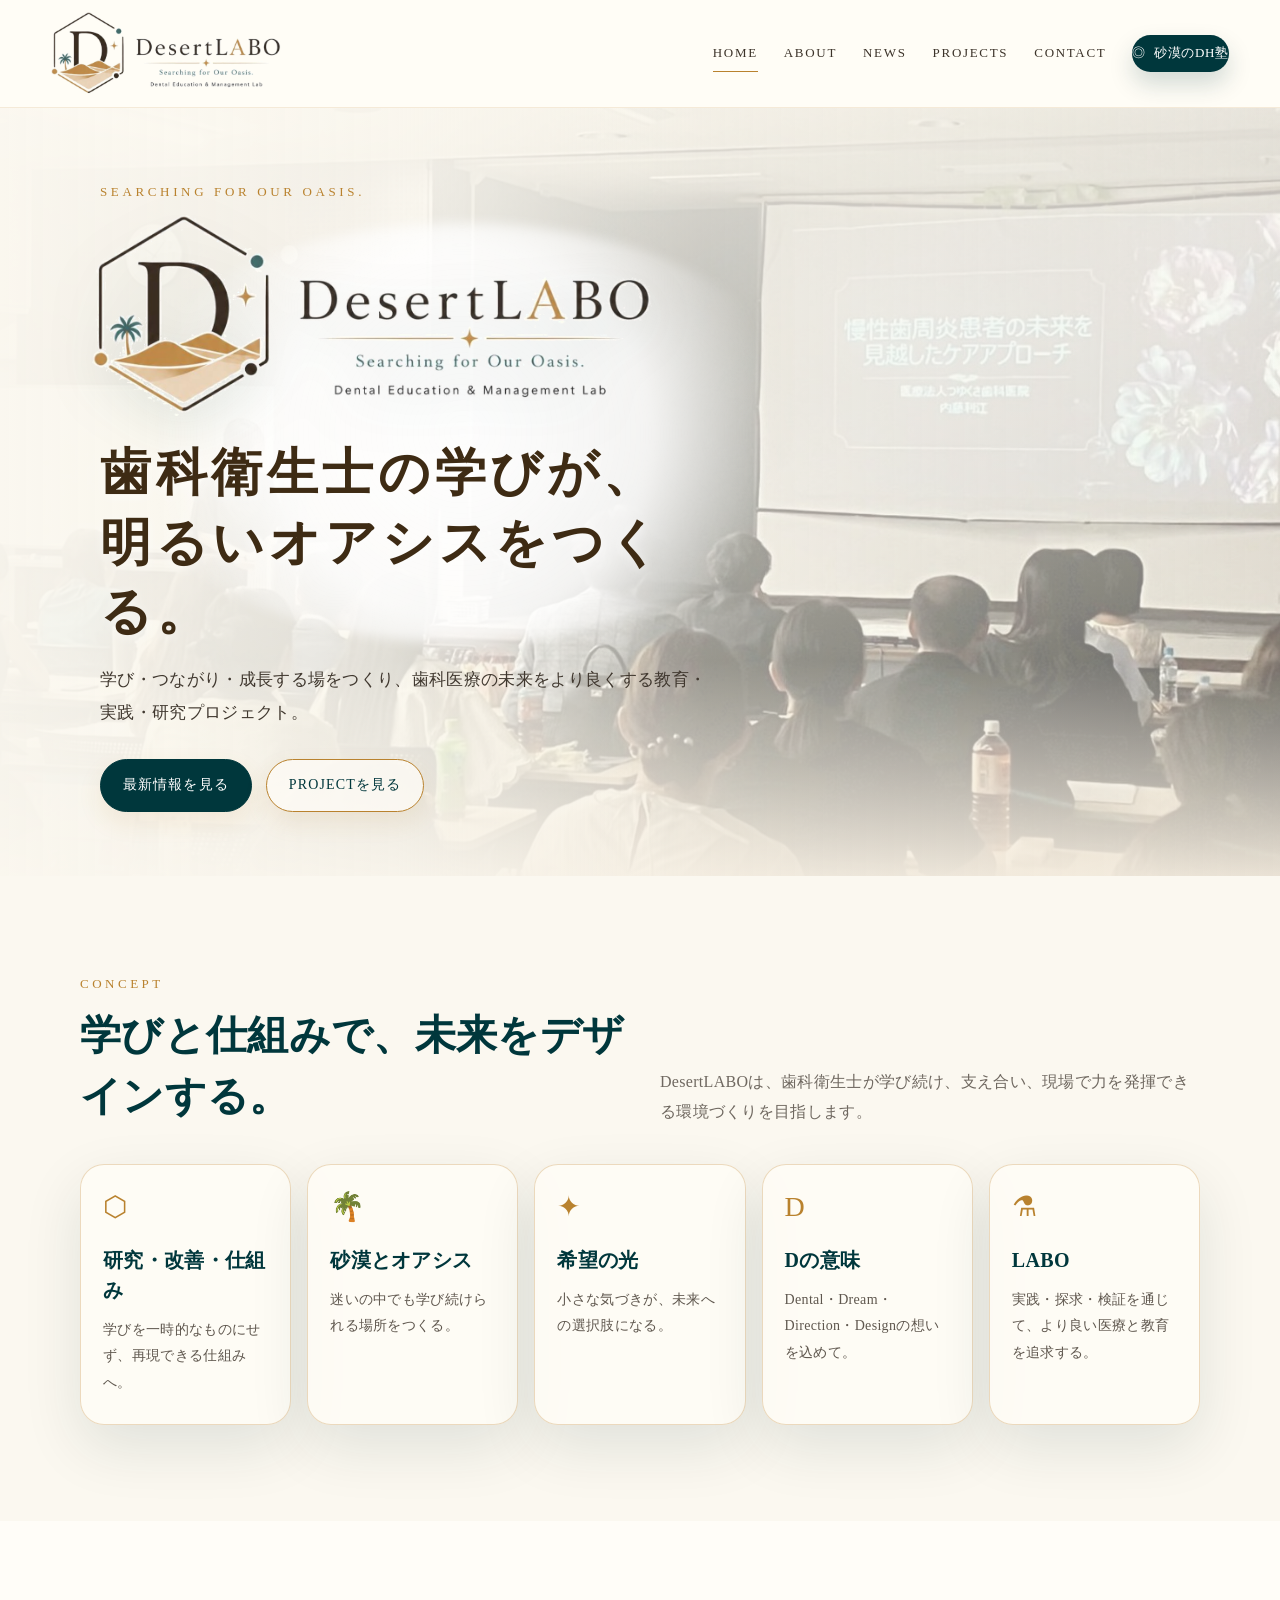
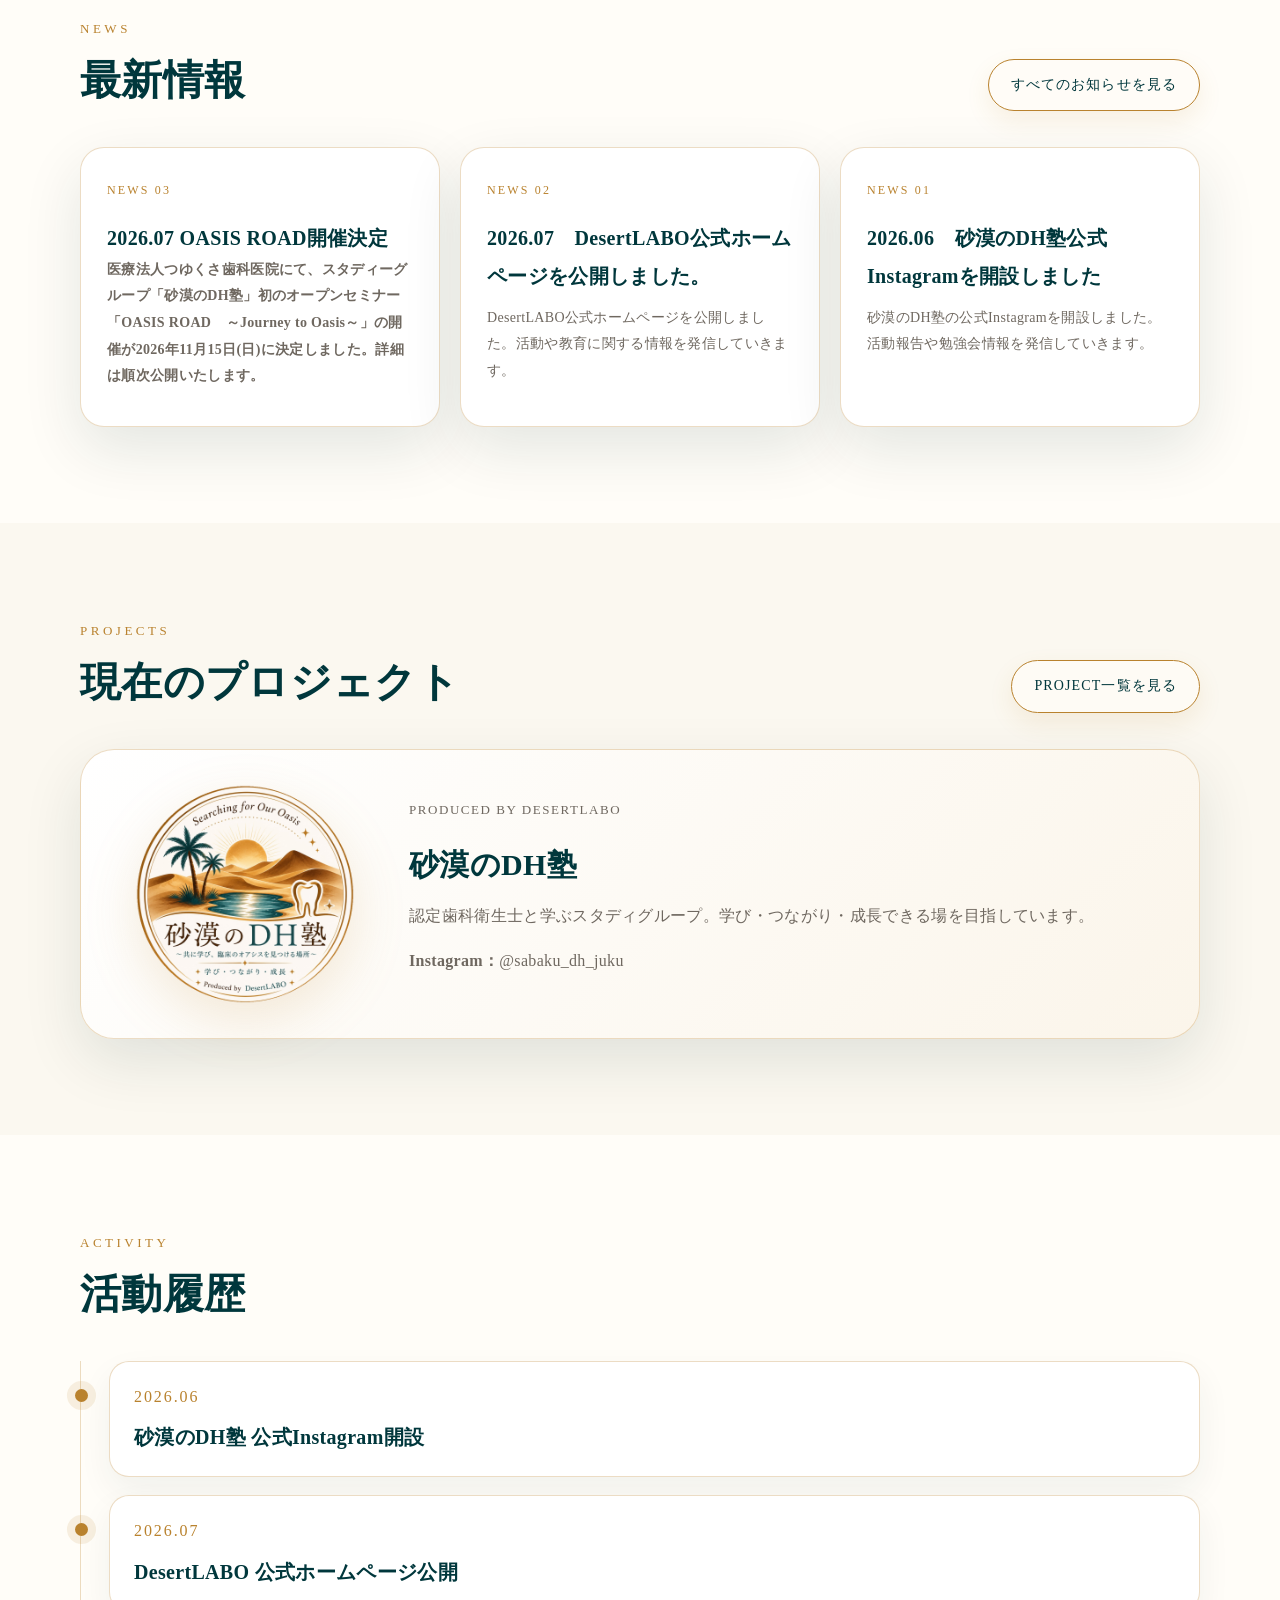
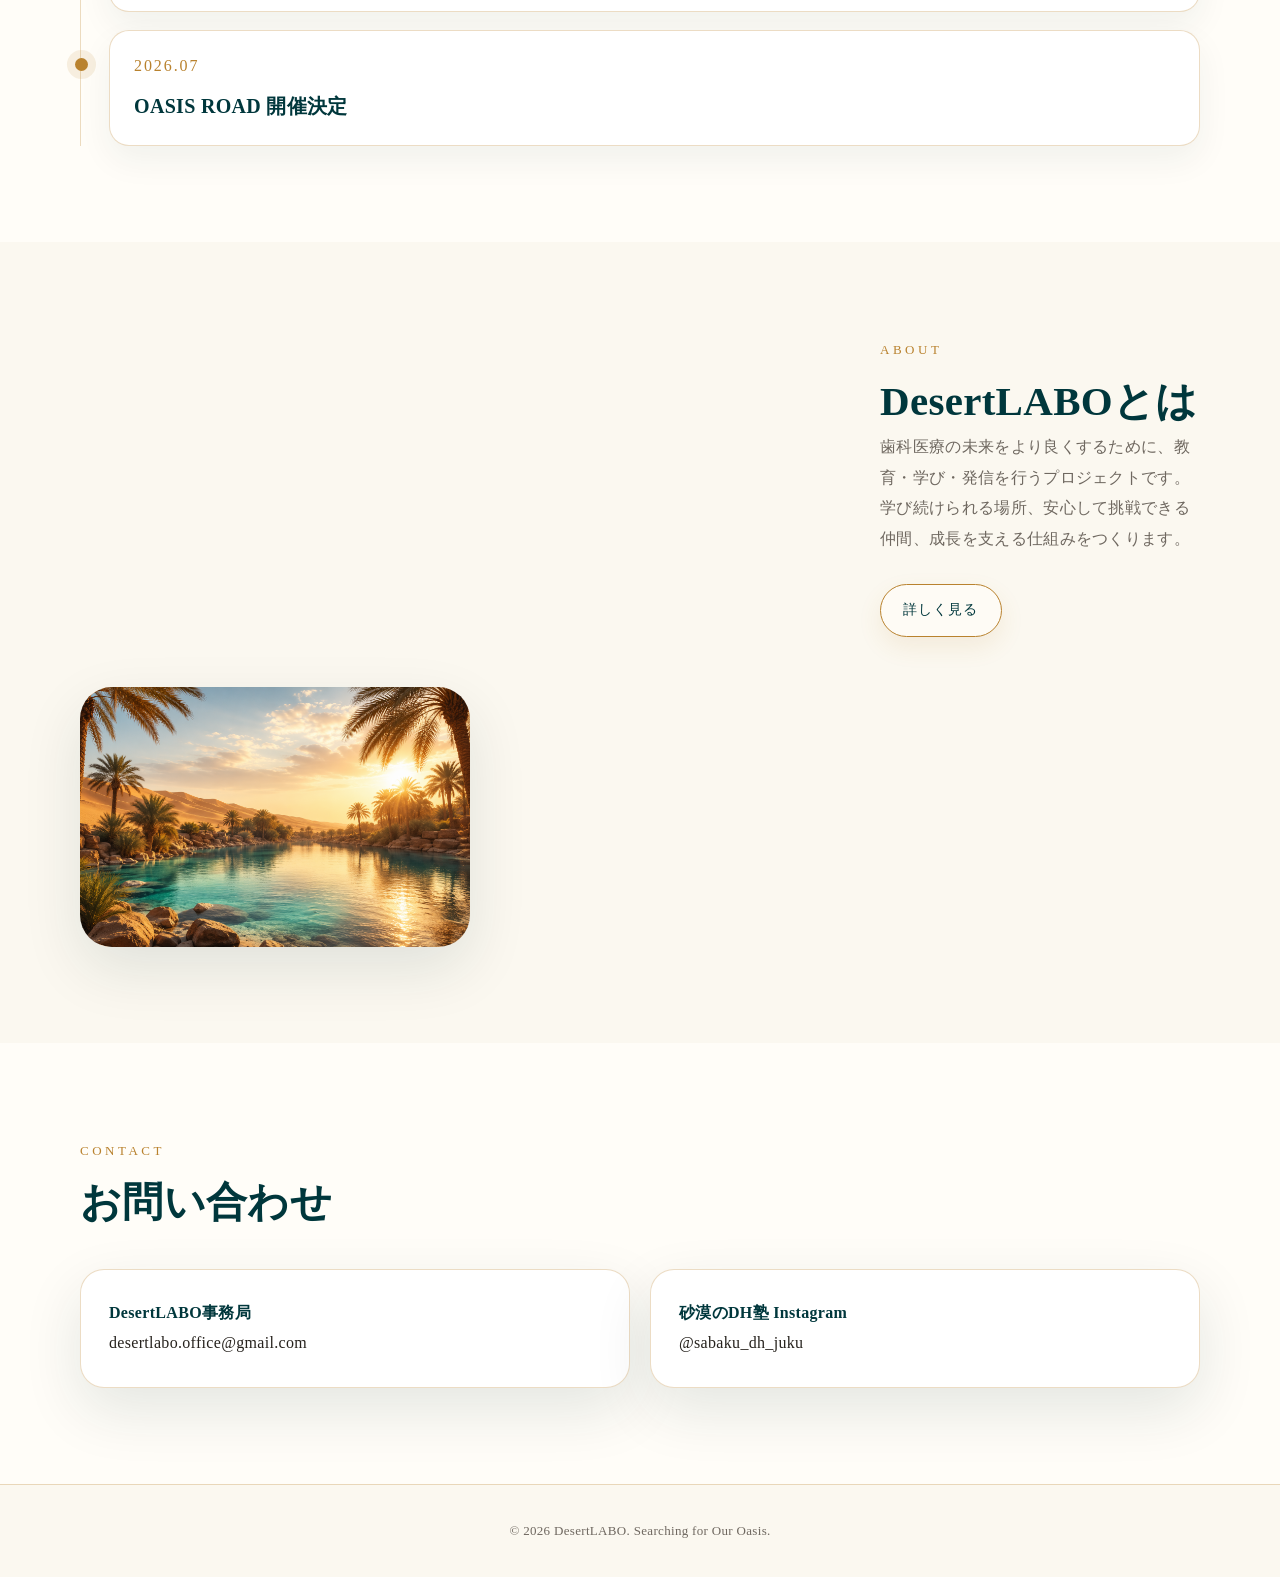
==== commit dd4efb7d: "Update index.html oasislink2" ====
--- a/index.html
+++ b/index.html
@@ -1,8 +1,8 @@
-<!DOCTYPE html><html lang="ja"><head><meta charset="UTF-8"><meta name="viewport" content="width=device-width, initial-scale=1.0"><title>DesertLABO | 歯科衛生士の学びが、明るいオアシスをつくる。</title><meta name="description" content="DesertLABOは、歯科衛生士の教育・実践・研究を通じて歯科医療の未来をより良くするプロジェクトです。"><link rel="stylesheet" href="css/style.css"></head><body><header class="site-header"><div class="header-inner"><a class="header-logo" href="index.html"><img src="images/desertlabo-logo.png" alt="DesertLABO"></a><nav class="nav"><a class="active" href="index.html">HOME</a><a class="" href="about.html">ABOUT</a><a class="" href="news.html">NEWS</a><a class="" href="projects.html">PROJECTS</a><a class="" href="contact.html">CONTACT</a><a class="insta-pill" href="https://www.instagram.com/sabaku_dh_juku" target="_blank" rel="noopener"><span>◎</span> 砂漠のDH塾</a></nav></div></header>
+ <!DOCTYPE html><html lang="ja"><head><meta charset="UTF-8"><meta name="viewport" content="width=device-width, initial-scale=1.0"><title>DesertLABO | 歯科衛生士の学びが、明るいオアシスをつくる。</title><meta name="description" content="DesertLABOは、歯科衛生士の教育・実践・研究を通じて歯科医療の未来をより良くするプロジェクトです。"><link rel="stylesheet" href="css/style.css"></head><body><header class="site-header"><div class="header-inner"><a class="header-logo" href="index.html"><img src="images/desertlabo-logo.png" alt="DesertLABO"></a><nav class="nav"><a class="active" href="index.html">HOME</a><a class="" href="about.html">ABOUT</a><a class="" href="news.html">NEWS</a><a class="" href="projects.html">PROJECTS</a><a class="" href="contact.html">CONTACT</a><a class="insta-pill" href="https://www.instagram.com/sabaku_dh_juku" target="_blank" rel="noopener"><span>◎</span> 砂漠のDH塾</a></nav></div></header>
 <main>
 <section class="hero"><div class="hero-glow" aria-hidden="true"></div><div class="hero-content"><div class="hero-copy"><p class="eyebrow">Searching for Our Oasis.</p><img class="hero-logo" src="images/desertlabo-logo.png" alt="DesertLABO Dental Education & Management Lab"><h1>歯科衛生士の学びが、<br>明るいオアシスをつくる。</h1><p class="hero-lead">学び・つながり・成長する場をつくり、歯科医療の未来をより良くする教育・実践・研究プロジェクト。</p><div class="hero-actions"><a class="btn primary" href="news.html">最新情報を見る</a><a class="btn" href="projects.html">PROJECTを見る</a></div></div></div></section>
 <section class="section" id="concept"><div class="container"><div class="section-head"><div><p class="section-label">CONCEPT</p><h2 class="section-title">学びと仕組みで、未来をデザインする。</h2></div><p class="section-text">DesertLABOは、歯科衛生士が学び続け、支え合い、現場で力を発揮できる環境づくりを目指します。</p></div><div class="concept-grid"><article class="concept-card"><div class="concept-icon">⬡</div><h3>研究・改善・仕組み</h3><p>学びを一時的なものにせず、再現できる仕組みへ。</p></article><article class="concept-card"><div class="concept-icon">🌴</div><h3>砂漠とオアシス</h3><p>迷いの中でも学び続けられる場所をつくる。</p></article><article class="concept-card"><div class="concept-icon">✦</div><h3>希望の光</h3><p>小さな気づきが、未来への選択肢になる。</p></article><article class="concept-card"><div class="concept-icon">D</div><h3>Dの意味</h3><p>Dental・Dream・Direction・Designの想いを込めて。</p></article><article class="concept-card"><div class="concept-icon">⚗</div><h3>LABO</h3><p>実践・探求・検証を通じて、より良い医療と教育を追求する。</p></article></div></div></section>
-<section class="section alt"><div class="container"><div class="section-head"><div><p class="section-label">NEWS</p><h2 class="section-title">最新情報</h2></div><a class="btn" href="news.html">すべてのお知らせを見る</a></div><div class="news-grid"><article class="news-card"><span class="news-meta">NEWS 03</span><h3>2026.07　OASIS ROAD開催決定</h3><p>医療法人つゆくさ歯科医院にて、スタディーグループ「砂漠のDH塾」初のオープンセミナー「OASIS ROAD　～Journey to Oasis～」の開催が2026年11月15日(日)に決定しました。詳細は順次公開いたします。</p></article><article class="news-card"><span class="news-meta">NEWS 02</span><h3>2026.07　DesertLABO公式ホームページを公開しました。</h3><p>DesertLABO公式ホームページを公開しました。活動や教育に関する情報を発信していきます。</p></article><article class="news-card"><span class="news-meta">NEWS 01</span><h3>2026.06　砂漠のDH塾公式Instagramを開設しました</h3><p>砂漠のDH塾の公式Instagramを開設しました。活動報告や勉強会情報を発信していきます。</p></article></div></div></section>
+<section class="section alt"><div class="container"><div class="section-head"><div><p class="section-label">NEWS</p><h2 class="section-title">最新情報</h2></div><a class="btn" href="news.html">すべてのお知らせを見る</a></div><div class="news-grid"><article class="news-card"><a href="oasis.html"><span class="news-meta">NEWS 03</span><h3>2026.07 OASIS ROAD開催決定<p>医療法人つゆくさ歯科医院にて、スタディーグループ「砂漠のDH塾」初のオープンセミナー「OASIS ROAD　～Journey to Oasis～」の開催が2026年11月15日(日)に決定しました。詳細は順次公開いたします。</p></h3></a></article></article><article class="news-card"><span class="news-meta">NEWS 02</span><h3>2026.07　DesertLABO公式ホームページを公開しました。</h3><p>DesertLABO公式ホームページを公開しました。活動や教育に関する情報を発信していきます。</p></article><article class="news-card"><span class="news-meta">NEWS 01</span><h3>2026.06　砂漠のDH塾公式Instagramを開設しました</h3><p>砂漠のDH塾の公式Instagramを開設しました。活動報告や勉強会情報を発信していきます。</p></article></div></div></section>
 <section class="section"><div class="container"><div class="section-head"><div><p class="section-label">PROJECTS</p><h2 class="section-title">現在のプロジェクト</h2></div><a class="btn" href="projects.html">PROJECT一覧を見る</a></div><article class="project-card"><img class="project-logo" src="images/dhjuku-logo.png" alt="砂漠のDH塾"><div><p class="tagline">Produced by DesertLABO</p><h3>砂漠のDH塾</h3><p>認定歯科衛生士と学ぶスタディグループ。学び・つながり・成長できる場を目指しています。</p><p><strong>Instagram：</strong>@sabaku_dh_juku</p></div></article></div></section>
 <section class="section alt"><div class="container"><div class="section-head"><div><p class="section-label">ACTIVITY</p><h2 class="section-title">活動履歴</h2></div></div><div class="timeline"><article class="timeline-item"><div class="timeline-date">2026.06</div><h3>砂漠のDH塾 公式Instagram開設</h3></article><article class="timeline-item"><a href="oasis.html"><div class="timeline-date">2026.07</div><h3>DesertLABO 公式ホームページ公開</h3></article><article class="timeline-item"><div class="timeline-date">2026.07</div><h3>OASIS ROAD 開催決定</h3></article></div></div></section>
 <section class="section"><div class="container about-brief"><div><p class="section-label">ABOUT</p><h2 class="section-title">DesertLABOとは</h2><p class="section-text">歯科医療の未来をより良くするために、教育・学び・発信を行うプロジェクトです。学び続けられる場所、安心して挑戦できる仲間、成長を支える仕組みをつくります。</p><br><a class="btn" href="about.html">詳しく見る</a></div><img src="images/file_00000000f390720c9f0e84196c1664e4.png" alt="DesertLABO Oasis" class="oasis-mark"></div></section>
